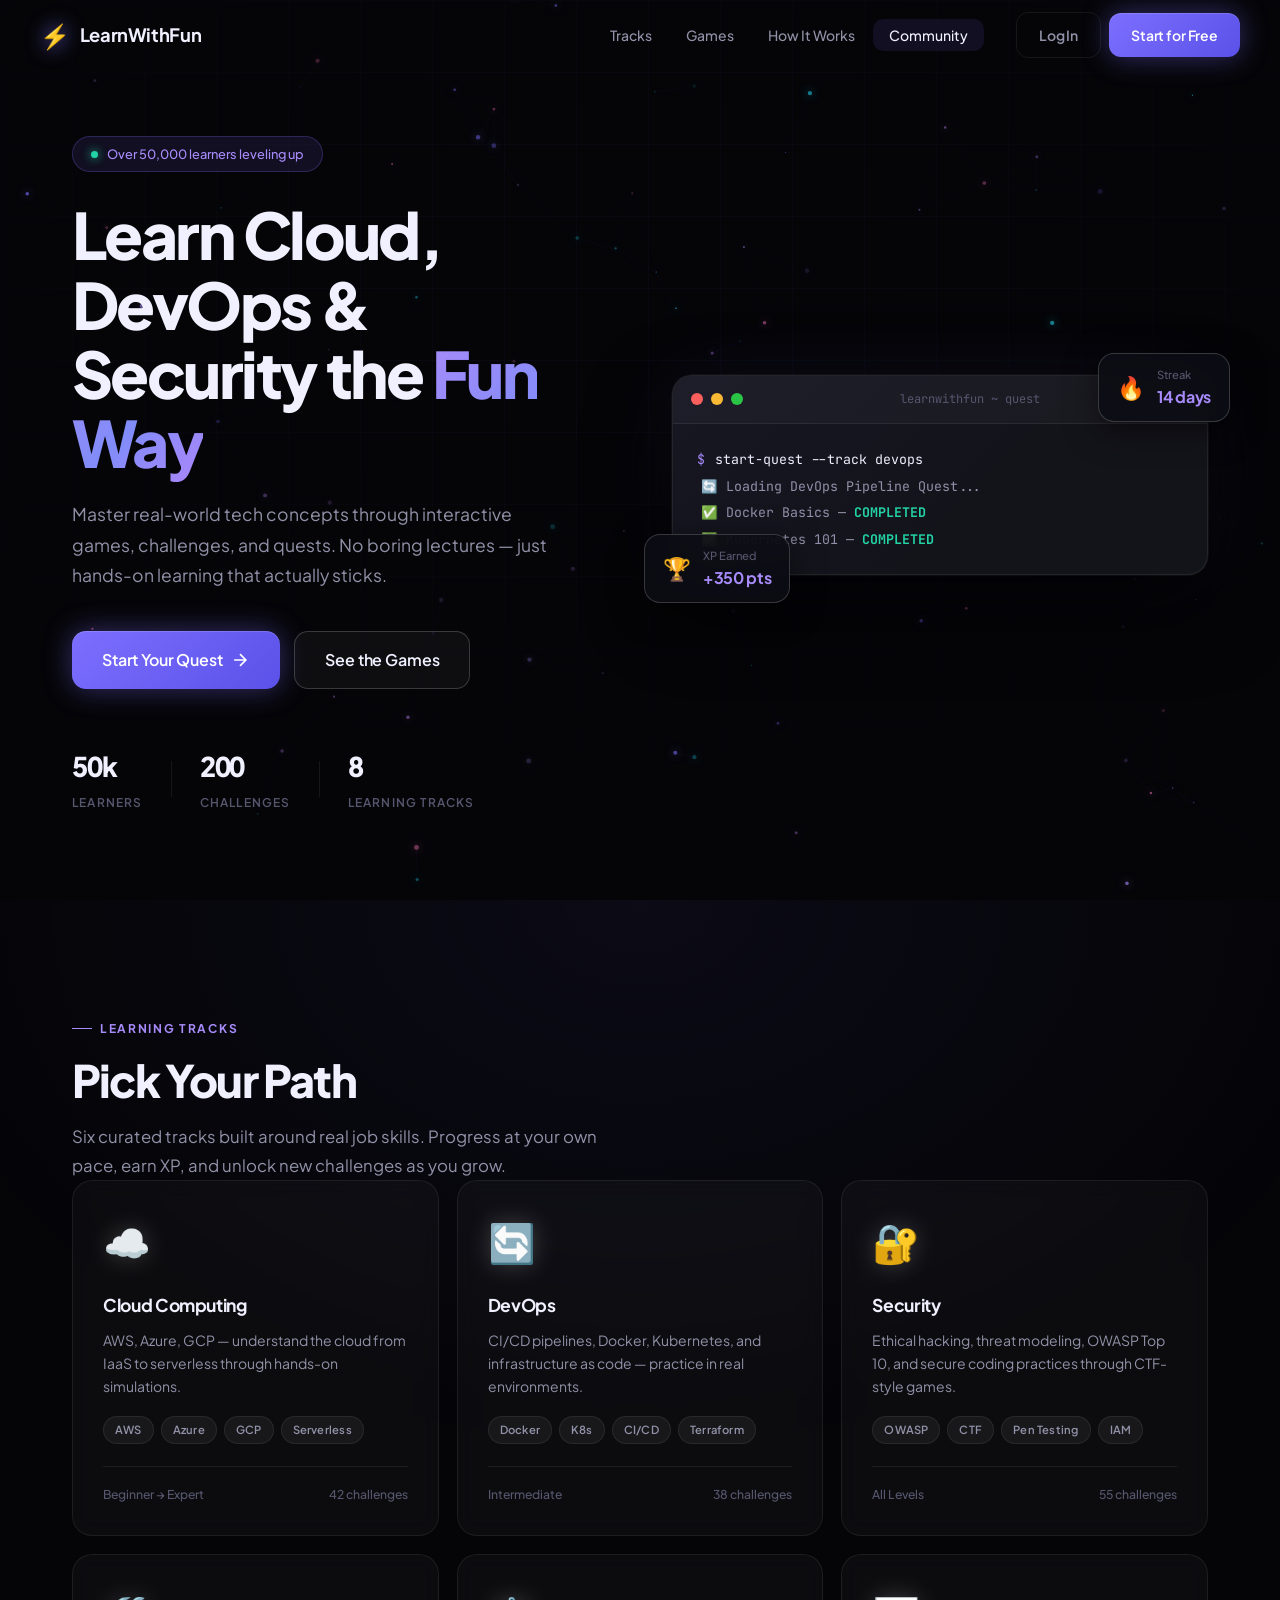
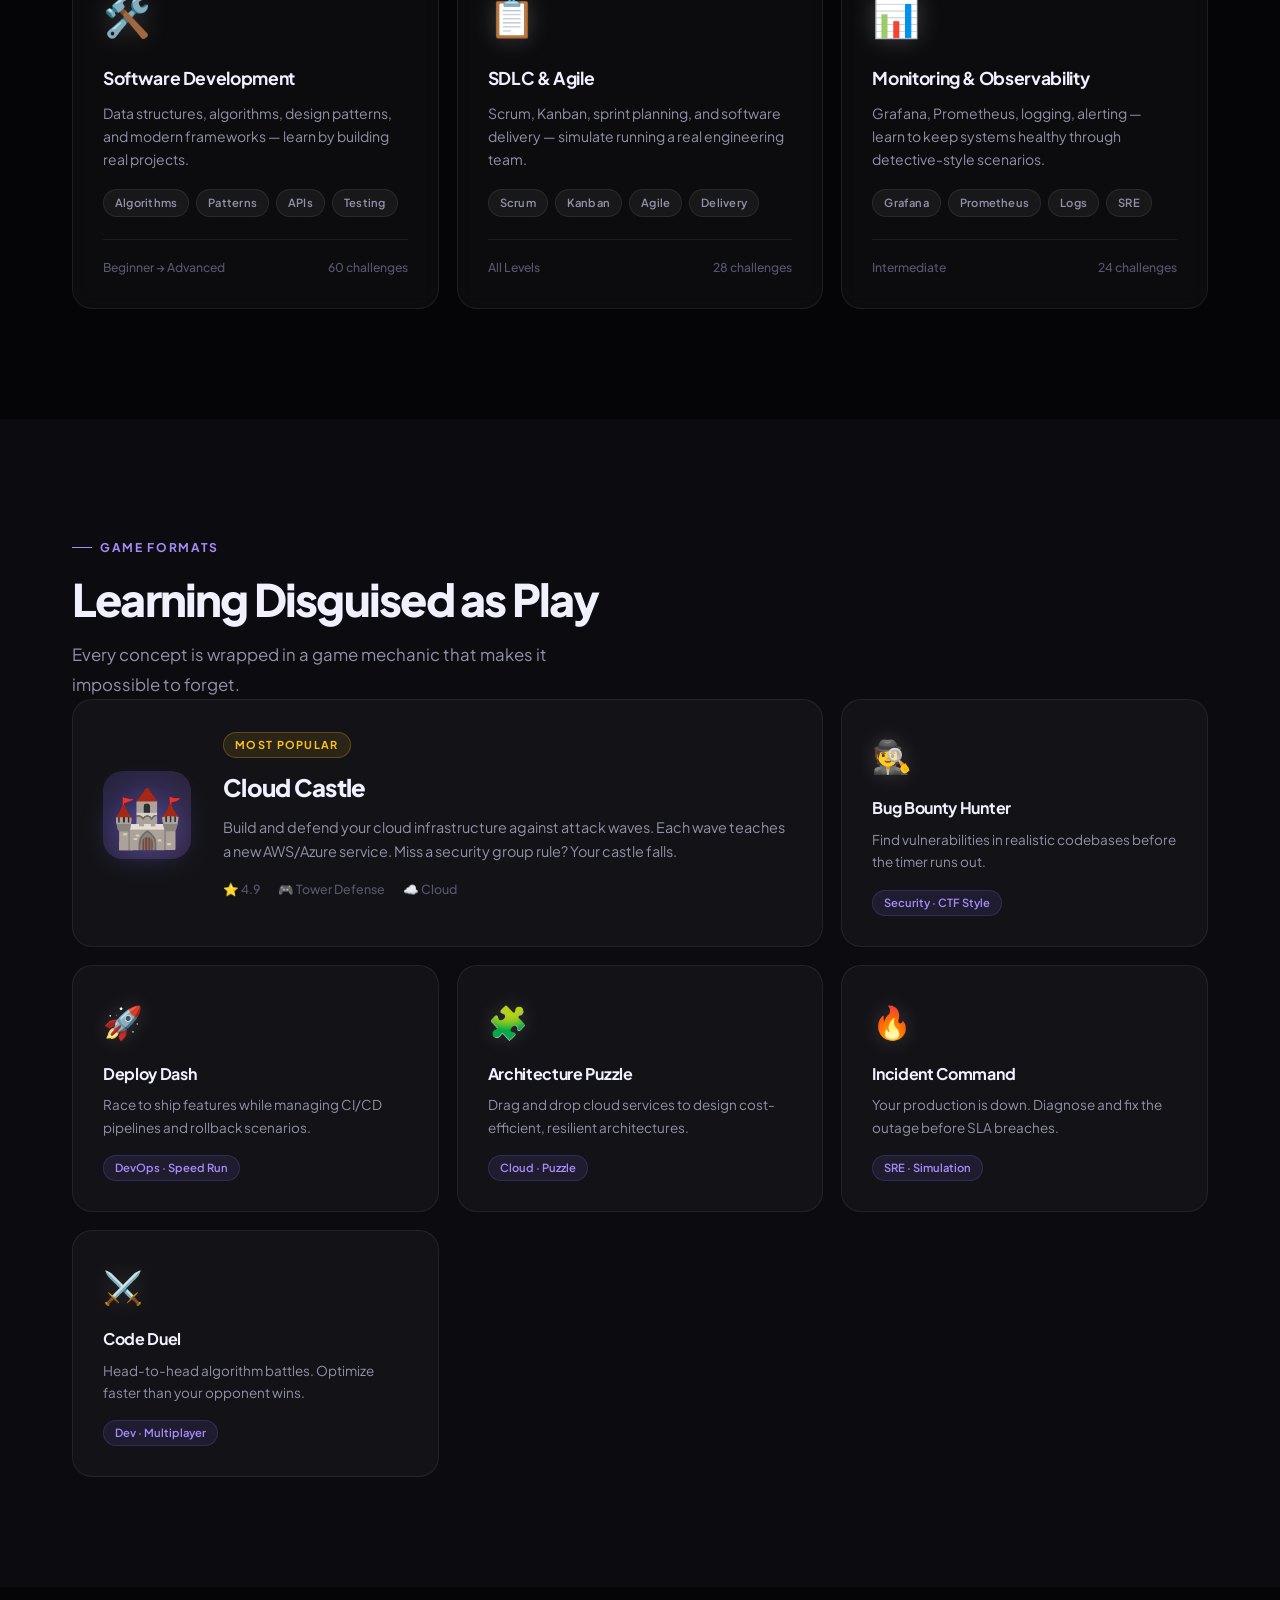
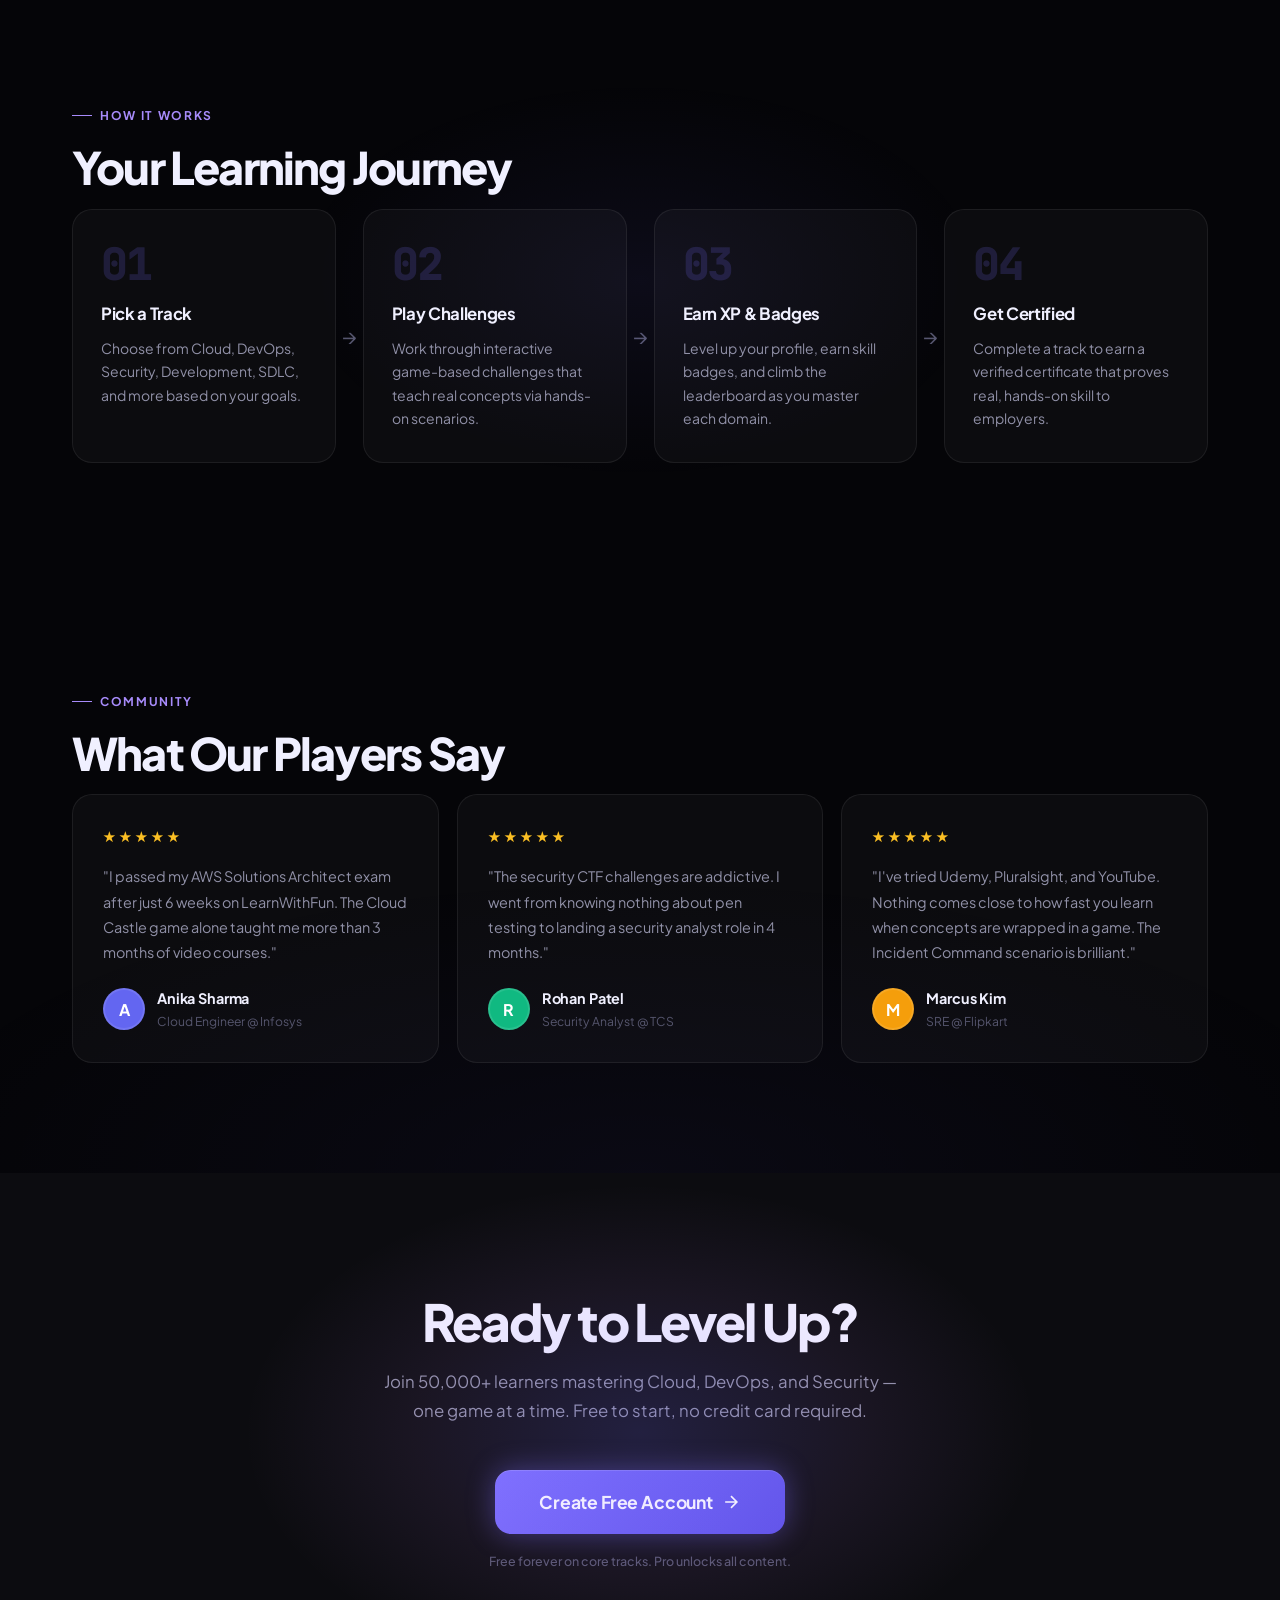
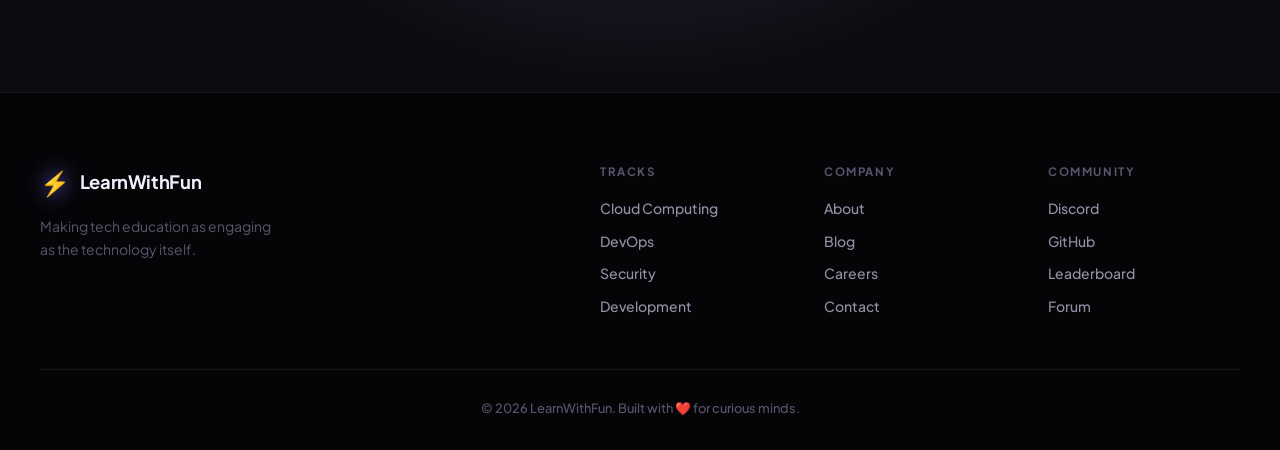
==== index.html @ 75a08e77 "Launch LearnWithFun landing page Interactive website introducing LearnWithFun — a gamified learning " ====
<!DOCTYPE html>
<html lang="en">
<head>
  <meta charset="UTF-8" />
  <meta name="viewport" content="width=device-width, initial-scale=1.0" />
  <title>LearnWithFun — Master Tech Through Play</title>
  <link rel="preconnect" href="https://fonts.googleapis.com" />
  <link rel="preconnect" href="https://fonts.gstatic.com" crossorigin />
  <link href="https://fonts.googleapis.com/css2?family=Space+Grotesk:wght@300;400;500;600;700&family=Plus+Jakarta+Sans:wght@400;500;600;700;800&family=JetBrains+Mono:wght@400;700&display=swap" rel="stylesheet" />
  <link rel="stylesheet" href="styles.css" />
</head>
<body>

  <!-- NAV -->
  <nav class="nav" id="nav">
    <div class="nav-inner">
      <a href="#" class="logo">
        <span class="logo-icon">⚡</span>
        <span class="logo-text">LearnWithFun</span>
      </a>
      <ul class="nav-links">
        <li><a href="#tracks">Tracks</a></li>
        <li><a href="#games">Games</a></li>
        <li><a href="#how">How It Works</a></li>
        <li><a href="#community">Community</a></li>
      </ul>
      <div class="nav-cta">
        <a href="#" class="btn btn-ghost">Log In</a>
        <a href="#" class="btn btn-primary">Start for Free</a>
      </div>
      <button class="hamburger" id="hamburger" aria-label="menu">
        <span></span><span></span><span></span>
      </button>
    </div>
  </nav>

  <!-- HERO -->
  <section class="hero">
    <div class="hero-bg">
      <canvas id="particleCanvas"></canvas>
      <div class="grid-overlay"></div>
    </div>

    <div class="hero-content">
      <div class="hero-badge">
        <span class="badge-dot"></span>
        <span>Over 50,000 learners leveling up</span>
      </div>
      <h1 class="hero-title">
        Learn Cloud, DevOps &<br />
        Security the <span class="gradient-text">Fun Way</span>
      </h1>
      <p class="hero-sub">
        Master real-world tech concepts through interactive games, challenges, and quests.
        No boring lectures — just hands-on learning that actually sticks.
      </p>
      <div class="hero-actions">
        <a href="#" class="btn btn-primary btn-lg">
          <span>Start Your Quest</span>
          <svg width="20" height="20" viewBox="0 0 24 24" fill="none" stroke="currentColor" stroke-width="2"><path d="M5 12h14M12 5l7 7-7 7"/></svg>
        </a>
        <a href="#games" class="btn btn-outline btn-lg">See the Games</a>
      </div>
      <div class="hero-stats">
        <div class="stat">
          <span class="stat-num" data-target="50000">0</span>
          <span class="stat-label">Learners</span>
        </div>
        <div class="stat-divider"></div>
        <div class="stat">
          <span class="stat-num" data-target="200">0</span>
          <span class="stat-label">Challenges</span>
        </div>
        <div class="stat-divider"></div>
        <div class="stat">
          <span class="stat-num" data-target="8">0</span>
          <span class="stat-label">Learning Tracks</span>
        </div>
      </div>
    </div>

    <div class="hero-visual">
      <div class="terminal">
        <div class="terminal-bar">
          <span class="dot red"></span>
          <span class="dot yellow"></span>
          <span class="dot green"></span>
          <span class="terminal-title">learnwithfun ~ quest</span>
        </div>
        <div class="terminal-body" id="terminalBody">
          <div class="t-line"><span class="t-prompt">$</span> <span class="t-cmd">start-quest --track cloud</span></div>
          <div class="t-line t-output">🚀 Loading Cloud Quest Level 3...</div>
          <div class="t-line t-output">✅ AWS Fundamentals — <span class="t-green">COMPLETED</span></div>
          <div class="t-line t-output">✅ IAM &amp; Security — <span class="t-green">COMPLETED</span></div>
          <div class="t-line t-output">🎯 VPC Networking — <span class="t-yellow">IN PROGRESS</span></div>
          <div class="t-line"><span class="t-prompt">$</span> <span class="t-cmd t-blink">_</span></div>
        </div>
      </div>
      <div class="xp-badge">
        <span class="xp-icon">🏆</span>
        <div>
          <div class="xp-title">XP Earned</div>
          <div class="xp-val">+350 pts</div>
        </div>
      </div>
      <div class="streak-badge">
        <span>🔥</span>
        <div>
          <div class="xp-title">Streak</div>
          <div class="xp-val">14 days</div>
        </div>
      </div>
    </div>
  </section>

  <!-- TRACKS -->
  <section class="tracks" id="tracks">
    <div class="section-inner">
      <div class="section-label">Learning Tracks</div>
      <h2 class="section-title">Pick Your Path</h2>
      <p class="section-sub">Six curated tracks built around real job skills. Progress at your own pace, earn XP, and unlock new challenges as you grow.</p>
      <div class="tracks-grid">

        <div class="track-card" data-color="blue">
          <div class="track-icon">☁️</div>
          <h3>Cloud Computing</h3>
          <p>AWS, Azure, GCP — understand the cloud from IaaS to serverless through hands-on simulations.</p>
          <div class="track-tags">
            <span>AWS</span><span>Azure</span><span>GCP</span><span>Serverless</span>
          </div>
          <div class="track-footer">
            <span class="track-level">Beginner → Expert</span>
            <span class="track-count">42 challenges</span>
          </div>
        </div>

        <div class="track-card" data-color="purple">
          <div class="track-icon">🔄</div>
          <h3>DevOps</h3>
          <p>CI/CD pipelines, Docker, Kubernetes, and infrastructure as code — practice in real environments.</p>
          <div class="track-tags">
            <span>Docker</span><span>K8s</span><span>CI/CD</span><span>Terraform</span>
          </div>
          <div class="track-footer">
            <span class="track-level">Intermediate</span>
            <span class="track-count">38 challenges</span>
          </div>
        </div>

        <div class="track-card" data-color="red">
          <div class="track-icon">🔐</div>
          <h3>Security</h3>
          <p>Ethical hacking, threat modeling, OWASP Top 10, and secure coding practices through CTF-style games.</p>
          <div class="track-tags">
            <span>OWASP</span><span>CTF</span><span>Pen Testing</span><span>IAM</span>
          </div>
          <div class="track-footer">
            <span class="track-level">All Levels</span>
            <span class="track-count">55 challenges</span>
          </div>
        </div>

        <div class="track-card" data-color="green">
          <div class="track-icon">🛠️</div>
          <h3>Software Development</h3>
          <p>Data structures, algorithms, design patterns, and modern frameworks — learn by building real projects.</p>
          <div class="track-tags">
            <span>Algorithms</span><span>Patterns</span><span>APIs</span><span>Testing</span>
          </div>
          <div class="track-footer">
            <span class="track-level">Beginner → Advanced</span>
            <span class="track-count">60 challenges</span>
          </div>
        </div>

        <div class="track-card" data-color="orange">
          <div class="track-icon">📋</div>
          <h3>SDLC & Agile</h3>
          <p>Scrum, Kanban, sprint planning, and software delivery — simulate running a real engineering team.</p>
          <div class="track-tags">
            <span>Scrum</span><span>Kanban</span><span>Agile</span><span>Delivery</span>
          </div>
          <div class="track-footer">
            <span class="track-level">All Levels</span>
            <span class="track-count">28 challenges</span>
          </div>
        </div>

        <div class="track-card" data-color="cyan">
          <div class="track-icon">📊</div>
          <h3>Monitoring & Observability</h3>
          <p>Grafana, Prometheus, logging, alerting — learn to keep systems healthy through detective-style scenarios.</p>
          <div class="track-tags">
            <span>Grafana</span><span>Prometheus</span><span>Logs</span><span>SRE</span>
          </div>
          <div class="track-footer">
            <span class="track-level">Intermediate</span>
            <span class="track-count">24 challenges</span>
          </div>
        </div>

      </div>
    </div>
  </section>

  <!-- GAMES SHOWCASE -->
  <section class="games" id="games">
    <div class="section-inner">
      <div class="section-label">Game Formats</div>
      <h2 class="section-title">Learning Disguised as Play</h2>
      <p class="section-sub">Every concept is wrapped in a game mechanic that makes it impossible to forget.</p>

      <div class="games-grid">
        <div class="game-card game-featured">
          <div class="game-card-inner">
            <div class="game-icon-wrap">
              <div class="game-icon-bg"></div>
              <span class="game-icon">🏰</span>
            </div>
            <div class="game-info">
              <span class="game-badge">Most Popular</span>
              <h3>Cloud Castle</h3>
              <p>Build and defend your cloud infrastructure against attack waves. Each wave teaches a new AWS/Azure service. Miss a security group rule? Your castle falls.</p>
              <div class="game-meta">
                <span>⭐ 4.9</span>
                <span>🎮 Tower Defense</span>
                <span>☁️ Cloud</span>
              </div>
            </div>
          </div>
        </div>

        <div class="game-card">
          <span class="game-icon-sm">🕵️</span>
          <h4>Bug Bounty Hunter</h4>
          <p>Find vulnerabilities in realistic codebases before the timer runs out.</p>
          <div class="game-tag">Security · CTF Style</div>
        </div>

        <div class="game-card">
          <span class="game-icon-sm">🚀</span>
          <h4>Deploy Dash</h4>
          <p>Race to ship features while managing CI/CD pipelines and rollback scenarios.</p>
          <div class="game-tag">DevOps · Speed Run</div>
        </div>

        <div class="game-card">
          <span class="game-icon-sm">🧩</span>
          <h4>Architecture Puzzle</h4>
          <p>Drag and drop cloud services to design cost-efficient, resilient architectures.</p>
          <div class="game-tag">Cloud · Puzzle</div>
        </div>

        <div class="game-card">
          <span class="game-icon-sm">🔥</span>
          <h4>Incident Command</h4>
          <p>Your production is down. Diagnose and fix the outage before SLA breaches.</p>
          <div class="game-tag">SRE · Simulation</div>
        </div>

        <div class="game-card">
          <span class="game-icon-sm">⚔️</span>
          <h4>Code Duel</h4>
          <p>Head-to-head algorithm battles. Optimize faster than your opponent wins.</p>
          <div class="game-tag">Dev · Multiplayer</div>
        </div>
      </div>
    </div>
  </section>

  <!-- HOW IT WORKS -->
  <section class="how" id="how">
    <div class="section-inner">
      <div class="section-label">How It Works</div>
      <h2 class="section-title">Your Learning Journey</h2>
      <div class="steps">
        <div class="step">
          <div class="step-num">01</div>
          <div class="step-content">
            <h3>Pick a Track</h3>
            <p>Choose from Cloud, DevOps, Security, Development, SDLC, and more based on your goals.</p>
          </div>
        </div>
        <div class="step-arrow">→</div>
        <div class="step">
          <div class="step-num">02</div>
          <div class="step-content">
            <h3>Play Challenges</h3>
            <p>Work through interactive game-based challenges that teach real concepts via hands-on scenarios.</p>
          </div>
        </div>
        <div class="step-arrow">→</div>
        <div class="step">
          <div class="step-num">03</div>
          <div class="step-content">
            <h3>Earn XP & Badges</h3>
            <p>Level up your profile, earn skill badges, and climb the leaderboard as you master each domain.</p>
          </div>
        </div>
        <div class="step-arrow">→</div>
        <div class="step">
          <div class="step-num">04</div>
          <div class="step-content">
            <h3>Get Certified</h3>
            <p>Complete a track to earn a verified certificate that proves real, hands-on skill to employers.</p>
          </div>
        </div>
      </div>
    </div>
  </section>

  <!-- COMMUNITY / SOCIAL PROOF -->
  <section class="community" id="community">
    <div class="section-inner">
      <div class="section-label">Community</div>
      <h2 class="section-title">What Our Players Say</h2>
      <div class="testimonials">
        <div class="testimonial">
          <div class="t-stars">★★★★★</div>
          <p>"I passed my AWS Solutions Architect exam after just 6 weeks on LearnWithFun. The Cloud Castle game alone taught me more than 3 months of video courses."</p>
          <div class="t-author">
            <div class="t-avatar" style="background: #6366f1;">A</div>
            <div>
              <div class="t-name">Anika Sharma</div>
              <div class="t-role">Cloud Engineer @ Infosys</div>
            </div>
          </div>
        </div>
        <div class="testimonial">
          <div class="t-stars">★★★★★</div>
          <p>"The security CTF challenges are addictive. I went from knowing nothing about pen testing to landing a security analyst role in 4 months."</p>
          <div class="t-author">
            <div class="t-avatar" style="background: #10b981;">R</div>
            <div>
              <div class="t-name">Rohan Patel</div>
              <div class="t-role">Security Analyst @ TCS</div>
            </div>
          </div>
        </div>
        <div class="testimonial">
          <div class="t-stars">★★★★★</div>
          <p>"I've tried Udemy, Pluralsight, and YouTube. Nothing comes close to how fast you learn when concepts are wrapped in a game. The Incident Command scenario is brilliant."</p>
          <div class="t-author">
            <div class="t-avatar" style="background: #f59e0b;">M</div>
            <div>
              <div class="t-name">Marcus Kim</div>
              <div class="t-role">SRE @ Flipkart</div>
            </div>
          </div>
        </div>
      </div>
    </div>
  </section>

  <!-- CTA -->
  <section class="cta-section">
    <div class="cta-inner">
      <div class="cta-glow"></div>
      <h2>Ready to Level Up?</h2>
      <p>Join 50,000+ learners mastering Cloud, DevOps, and Security — one game at a time. Free to start, no credit card required.</p>
      <a href="#" class="btn btn-primary btn-xl">
        <span>Create Free Account</span>
        <svg width="20" height="20" viewBox="0 0 24 24" fill="none" stroke="currentColor" stroke-width="2"><path d="M5 12h14M12 5l7 7-7 7"/></svg>
      </a>
      <div class="cta-note">Free forever on core tracks. Pro unlocks all content.</div>
    </div>
  </section>

  <!-- FOOTER -->
  <footer class="footer">
    <div class="footer-inner">
      <div class="footer-brand">
        <a href="#" class="logo">
          <span class="logo-icon">⚡</span>
          <span class="logo-text">LearnWithFun</span>
        </a>
        <p>Making tech education as engaging as the technology itself.</p>
      </div>
      <div class="footer-links">
        <div class="footer-col">
          <h5>Tracks</h5>
          <a href="#">Cloud Computing</a>
          <a href="#">DevOps</a>
          <a href="#">Security</a>
          <a href="#">Development</a>
        </div>
        <div class="footer-col">
          <h5>Company</h5>
          <a href="#">About</a>
          <a href="#">Blog</a>
          <a href="#">Careers</a>
          <a href="#">Contact</a>
        </div>
        <div class="footer-col">
          <h5>Community</h5>
          <a href="#">Discord</a>
          <a href="#">GitHub</a>
          <a href="#">Leaderboard</a>
          <a href="#">Forum</a>
        </div>
      </div>
    </div>
    <div class="footer-bottom">
      <span>© 2026 LearnWithFun. Built with ❤️ for curious minds.</span>
    </div>
  </footer>

  <script src="script.js"></script>
</body>
</html>
---- styles.css ----
/* =============================================
   RESET & BASE
   ============================================= */
*, *::before, *::after { box-sizing: border-box; margin: 0; padding: 0; }

:root {
  --bg: #050508;
  --bg-2: #0c0c10;
  --bg-3: #13131a;
  --bg-card: rgba(255,255,255,0.03);
  --border: rgba(255,255,255,0.07);
  --border-hover: rgba(255,255,255,0.18);
  --text: #f0f0ff;
  --text-2: #9191a8;
  --text-3: #56566e;
  --primary: #7c6fff;
  --primary-2: #a78bfa;
  --primary-dark: #5b51e8;
  --primary-glow: rgba(124,111,255,0.4);
  --green: #22d3a5;
  --yellow: #fbbf24;
  --red: #f87171;
  --cyan: #22d3ee;
  --orange: #fb923c;
  --purple: #c084fc;
  --pink: #f472b6;
  --radius: 20px;
  --radius-sm: 10px;
  --shadow: 0 8px 40px rgba(0,0,0,0.6);
  --transition: 0.22s cubic-bezier(0.4,0,0.2,1);
}

html { scroll-behavior: smooth; }

body {
  font-family: 'Plus Jakarta Sans', 'Space Grotesk', sans-serif;
  background: var(--bg);
  color: var(--text);
  line-height: 1.6;
  overflow-x: hidden;
}

/* =============================================
   SCROLLBAR
   ============================================= */
::-webkit-scrollbar { width: 6px; }
::-webkit-scrollbar-track { background: var(--bg); }
::-webkit-scrollbar-thumb { background: rgba(124,111,255,0.4); border-radius: 10px; }
::-webkit-scrollbar-thumb:hover { background: var(--primary); }

/* =============================================
   NAV
   ============================================= */
.nav {
  position: fixed;
  top: 0; left: 0; right: 0;
  z-index: 100;
  padding: 0 32px;
  transition: background 0.4s, border-bottom 0.4s;
}

.nav.scrolled {
  background: rgba(5,5,8,0.75);
  backdrop-filter: blur(24px) saturate(1.6);
  -webkit-backdrop-filter: blur(24px) saturate(1.6);
  border-bottom: 1px solid var(--border);
}

.nav-inner {
  max-width: 1200px;
  margin: 0 auto;
  height: 70px;
  display: flex;
  align-items: center;
  gap: 32px;
}

.logo {
  display: flex;
  align-items: center;
  gap: 10px;
  text-decoration: none;
  color: var(--text);
  font-weight: 700;
  font-size: 1.15rem;
  letter-spacing: -0.02em;
  flex-shrink: 0;
}

.logo-icon {
  font-size: 1.5rem;
  filter: drop-shadow(0 0 10px var(--primary));
}

.nav-links {
  display: flex;
  gap: 2px;
  list-style: none;
  margin-left: auto;
}

.nav-links a {
  color: var(--text-2);
  text-decoration: none;
  font-size: 0.875rem;
  font-weight: 500;
  padding: 7px 16px;
  border-radius: var(--radius-sm);
  transition: color var(--transition), background var(--transition);
}

.nav-links a:hover {
  color: var(--text);
  background: rgba(255,255,255,0.06);
}

.nav-cta { display: flex; gap: 8px; align-items: center; }

.hamburger {
  display: none;
  flex-direction: column;
  gap: 5px;
  background: none;
  border: none;
  cursor: pointer;
  padding: 6px;
  margin-left: auto;
}
.hamburger span {
  display: block;
  width: 22px; height: 2px;
  background: var(--text);
  border-radius: 2px;
  transition: var(--transition);
}

/* =============================================
   BUTTONS
   ============================================= */
.btn {
  display: inline-flex;
  align-items: center;
  gap: 8px;
  padding: 11px 22px;
  border-radius: 12px;
  font-size: 0.875rem;
  font-weight: 600;
  text-decoration: none;
  cursor: pointer;
  border: none;
  transition: all var(--transition);
  white-space: nowrap;
  letter-spacing: -0.01em;
}

.btn-primary {
  background: linear-gradient(135deg, var(--primary), var(--primary-dark));
  color: #fff;
  box-shadow: 0 0 28px var(--primary-glow), inset 0 1px 0 rgba(255,255,255,0.15);
}
.btn-primary:hover {
  background: linear-gradient(135deg, var(--primary-2), var(--primary));
  box-shadow: 0 0 50px var(--primary-glow);
  transform: translateY(-2px);
}

.btn-ghost {
  background: transparent;
  color: var(--text-2);
  border: 1px solid var(--border);
}
.btn-ghost:hover {
  color: var(--text);
  border-color: var(--border-hover);
  background: rgba(255,255,255,0.05);
}

.btn-outline {
  background: rgba(255,255,255,0.04);
  color: var(--text);
  border: 1px solid var(--border-hover);
}
.btn-outline:hover {
  background: rgba(255,255,255,0.09);
  border-color: rgba(255,255,255,0.3);
}

.btn-lg { padding: 15px 30px; font-size: 1rem; border-radius: 14px; }
.btn-xl { padding: 18px 44px; font-size: 1.1rem; border-radius: 16px; font-weight: 700; }

/* =============================================
   HERO
   ============================================= */
.hero {
  min-height: 100vh;
  display: grid;
  grid-template-columns: 1fr 1fr;
  gap: 64px;
  align-items: center;
  padding: 130px 32px 80px;
  max-width: 1200px;
  margin: 0 auto;
  position: relative;
}

.hero-bg {
  position: fixed;
  inset: 0;
  pointer-events: none;
  z-index: -1;
}

#particleCanvas {
  position: absolute;
  inset: 0;
  width: 100%;
  height: 100%;
}

.grid-overlay {
  position: absolute;
  inset: 0;
  background-image:
    linear-gradient(rgba(124,111,255,0.04) 1px, transparent 1px),
    linear-gradient(90deg, rgba(124,111,255,0.04) 1px, transparent 1px);
  background-size: 72px 72px;
  mask-image: radial-gradient(ellipse 80% 70% at 50% 30%, black 20%, transparent 80%);
}

.hero-badge {
  display: inline-flex;
  align-items: center;
  gap: 9px;
  background: rgba(124,111,255,0.1);
  border: 1px solid rgba(124,111,255,0.25);
  border-radius: 100px;
  padding: 7px 18px;
  font-size: 0.8rem;
  font-weight: 500;
  color: var(--primary-2);
  margin-bottom: 28px;
  animation: fadeInUp 0.6s ease forwards;
}

.badge-dot {
  width: 7px; height: 7px;
  background: var(--green);
  border-radius: 50%;
  box-shadow: 0 0 10px var(--green);
  animation: pulse 2s infinite;
}

@keyframes pulse {
  0%, 100% { opacity: 1; transform: scale(1); }
  50% { opacity: 0.4; transform: scale(0.75); }
}

@keyframes fadeInUp {
  from { opacity: 0; transform: translateY(20px); }
  to { opacity: 1; transform: translateY(0); }
}

.hero-title {
  font-size: clamp(2.6rem, 5.5vw, 4rem);
  font-weight: 800;
  line-height: 1.08;
  letter-spacing: -0.04em;
  margin-bottom: 22px;
  animation: fadeInUp 0.6s 0.1s ease both;
}

.gradient-text {
  background: linear-gradient(135deg, #a78bfa 0%, #818cf8 30%, #c084fc 60%, #f472b6 100%);
  -webkit-background-clip: text;
  -webkit-text-fill-color: transparent;
  background-clip: text;
  background-size: 200% 200%;
  animation: gradientShift 4s ease infinite;
}

@keyframes gradientShift {
  0% { background-position: 0% 50%; }
  50% { background-position: 100% 50%; }
  100% { background-position: 0% 50%; }
}

.hero-sub {
  font-size: 1.1rem;
  color: var(--text-2);
  line-height: 1.75;
  max-width: 480px;
  margin-bottom: 40px;
  animation: fadeInUp 0.6s 0.2s ease both;
}

.hero-actions {
  display: flex;
  gap: 14px;
  flex-wrap: wrap;
  margin-bottom: 56px;
  animation: fadeInUp 0.6s 0.3s ease both;
}

.hero-stats {
  display: flex;
  align-items: center;
  gap: 28px;
  animation: fadeInUp 0.6s 0.4s ease both;
}

.stat { text-align: left; }

.stat-num {
  display: block;
  font-size: 1.7rem;
  font-weight: 800;
  letter-spacing: -0.04em;
  font-variant-numeric: tabular-nums;
  color: var(--text);
}

.stat-num::after {
  content: attr(data-suffix);
  font-size: 1.2rem;
}

.stat-label {
  font-size: 0.75rem;
  color: var(--text-3);
  text-transform: uppercase;
  letter-spacing: 0.1em;
  font-weight: 600;
}

.stat-divider {
  width: 1px;
  height: 36px;
  background: var(--border);
}

/* TERMINAL */
.hero-visual {
  position: relative;
  animation: fadeInUp 0.8s 0.3s ease both;
}

.terminal {
  background: var(--bg-3);
  border: 1px solid var(--border);
  border-radius: 20px;
  overflow: hidden;
  box-shadow:
    0 0 0 1px rgba(255,255,255,0.04),
    0 32px 80px rgba(0,0,0,0.8),
    0 0 80px rgba(124,111,255,0.08);
  font-family: 'JetBrains Mono', monospace;
  position: relative;
}

.terminal::before {
  content: '';
  position: absolute;
  inset: 0;
  background: linear-gradient(135deg, rgba(124,111,255,0.04), transparent 60%);
  pointer-events: none;
}

.terminal-bar {
  background: rgba(255,255,255,0.03);
  padding: 14px 18px;
  display: flex;
  align-items: center;
  gap: 8px;
  border-bottom: 1px solid var(--border);
}

.dot { width: 12px; height: 12px; border-radius: 50%; }
.dot.red { background: #ff5f57; }
.dot.yellow { background: #febc2e; }
.dot.green { background: #28c840; }

.terminal-title {
  flex: 1;
  text-align: center;
  font-size: 0.75rem;
  color: var(--text-3);
  font-family: 'JetBrains Mono', monospace;
}

.terminal-body {
  padding: 22px 24px;
  font-size: 0.83rem;
  line-height: 2;
}

.t-line { display: flex; gap: 10px; }
.t-prompt { color: var(--primary-2); user-select: none; }
.t-cmd { color: var(--text); }
.t-output { color: var(--text-2); padding-left: 4px; }
.t-green { color: var(--green); font-weight: 700; }
.t-yellow { color: var(--yellow); font-weight: 700; }
.t-blue { color: var(--cyan); }

.t-blink { animation: blink 1s step-end infinite; }
@keyframes blink {
  0%, 100% { opacity: 1; }
  50% { opacity: 0; }
}

.xp-badge, .streak-badge {
  position: absolute;
  background: rgba(13,13,20,0.9);
  backdrop-filter: blur(20px);
  -webkit-backdrop-filter: blur(20px);
  border: 1px solid var(--border-hover);
  border-radius: 16px;
  padding: 12px 18px;
  display: flex;
  align-items: center;
  gap: 12px;
  font-size: 1.4rem;
  box-shadow: 0 8px 32px rgba(0,0,0,0.5);
}

.xp-badge {
  bottom: -28px; left: -28px;
  animation: float 3.5s ease-in-out infinite;
}

.streak-badge {
  top: -22px; right: -22px;
  animation: float 3.5s 1.75s ease-in-out infinite;
}

@keyframes float {
  0%, 100% { transform: translateY(0); }
  50% { transform: translateY(-10px); }
}

.xp-title { font-size: 0.7rem; color: var(--text-3); font-weight: 500; }
.xp-val { font-size: 1rem; font-weight: 700; color: var(--primary-2); letter-spacing: -0.02em; }

/* =============================================
   SECTION COMMON
   ============================================= */
.section-inner {
  max-width: 1200px;
  margin: 0 auto;
  padding: 110px 32px;
}

.section-header { margin-bottom: 60px; }

.section-label {
  display: inline-flex;
  align-items: center;
  gap: 8px;
  font-size: 0.75rem;
  font-weight: 700;
  text-transform: uppercase;
  letter-spacing: 0.14em;
  color: var(--primary-2);
  margin-bottom: 16px;
}

.section-label::before {
  content: '';
  width: 20px; height: 1px;
  background: var(--primary-2);
}

.section-title {
  font-size: clamp(2rem, 4vw, 2.8rem);
  font-weight: 800;
  letter-spacing: -0.04em;
  line-height: 1.15;
  margin-bottom: 16px;
}

.section-sub {
  font-size: 1.05rem;
  color: var(--text-2);
  max-width: 560px;
  line-height: 1.75;
}

/* =============================================
   TRACKS
   ============================================= */
.tracks {
  background: radial-gradient(ellipse 60% 50% at 50% 0%, rgba(124,111,255,0.06), transparent);
}

.tracks-grid {
  display: grid;
  grid-template-columns: repeat(3, 1fr);
  gap: 18px;
}

.track-card {
  background: var(--bg-card);
  border: 1px solid var(--border);
  border-radius: var(--radius);
  padding: 30px;
  transition: all 0.3s cubic-bezier(0.4,0,0.2,1);
  cursor: pointer;
  position: relative;
  overflow: hidden;
  backdrop-filter: blur(10px);
}

.track-card::after {
  content: '';
  position: absolute;
  top: 0; left: 0; right: 0;
  height: 1px;
  background: linear-gradient(90deg, transparent, rgba(255,255,255,0.12), transparent);
  opacity: 0;
  transition: opacity 0.3s;
}

.track-card:hover {
  border-color: var(--border-hover);
  transform: translateY(-6px);
  box-shadow: 0 20px 60px rgba(0,0,0,0.45);
  background: rgba(255,255,255,0.04);
}

.track-card:hover::after { opacity: 1; }

.track-glow {
  position: absolute;
  top: -40px; right: -40px;
  width: 120px; height: 120px;
  border-radius: 50%;
  opacity: 0;
  transition: opacity 0.4s;
  filter: blur(40px);
}

.track-card:hover .track-glow { opacity: 0.5; }

.track-card[data-color="blue"] .track-glow { background: #6366f1; }
.track-card[data-color="purple"] .track-glow { background: #a855f7; }
.track-card[data-color="red"] .track-glow { background: #ef4444; }
.track-card[data-color="green"] .track-glow { background: #10b981; }
.track-card[data-color="orange"] .track-glow { background: #f97316; }
.track-card[data-color="cyan"] .track-glow { background: #06b6d4; }

.track-icon {
  font-size: 2.4rem;
  margin-bottom: 18px;
  display: block;
  filter: drop-shadow(0 0 12px rgba(255,255,255,0.2));
}

.track-card h3 {
  font-size: 1.1rem;
  font-weight: 700;
  letter-spacing: -0.02em;
  margin-bottom: 10px;
}

.track-card p {
  font-size: 0.875rem;
  color: var(--text-2);
  line-height: 1.65;
  margin-bottom: 18px;
}

.track-tags {
  display: flex;
  flex-wrap: wrap;
  gap: 7px;
  margin-bottom: 22px;
}

.track-tags span {
  font-size: 0.7rem;
  font-weight: 600;
  padding: 4px 11px;
  background: rgba(255,255,255,0.05);
  border: 1px solid var(--border);
  border-radius: 100px;
  color: var(--text-2);
  letter-spacing: 0.02em;
}

.track-footer {
  display: flex;
  justify-content: space-between;
  align-items: center;
  font-size: 0.76rem;
  color: var(--text-3);
  padding-top: 18px;
  border-top: 1px solid var(--border);
  font-weight: 500;
}

/* =============================================
   GAMES
   ============================================= */
.games {
  background: var(--bg-2);
}

.games-grid {
  display: grid;
  grid-template-columns: repeat(3, 1fr);
  gap: 18px;
}

.game-featured { grid-column: span 2; }

.game-card {
  background: var(--bg-card);
  border: 1px solid var(--border);
  border-radius: var(--radius);
  padding: 30px;
  transition: all 0.3s cubic-bezier(0.4,0,0.2,1);
  cursor: pointer;
  position: relative;
  overflow: hidden;
}

.game-card:hover {
  border-color: var(--border-hover);
  transform: translateY(-4px);
  box-shadow: 0 16px 50px rgba(0,0,0,0.5);
}

.game-card-inner {
  display: flex;
  gap: 32px;
  align-items: center;
}

.game-icon-wrap {
  position: relative;
  flex-shrink: 0;
  width: 88px;
  height: 88px;
  display: flex;
  align-items: center;
  justify-content: center;
}

.game-icon-bg {
  position: absolute;
  inset: 0;
  background: linear-gradient(135deg, var(--primary), var(--purple));
  border-radius: 20px;
  opacity: 0.18;
  transition: opacity 0.3s;
}

.game-card:hover .game-icon-bg { opacity: 0.3; }

.game-icon {
  font-size: 3.6rem;
  position: relative;
  z-index: 1;
  filter: drop-shadow(0 0 16px rgba(124,111,255,0.5));
}

.game-badge {
  display: inline-block;
  font-size: 0.68rem;
  font-weight: 700;
  text-transform: uppercase;
  letter-spacing: 0.12em;
  color: var(--yellow);
  background: rgba(251,191,36,0.1);
  border: 1px solid rgba(251,191,36,0.25);
  padding: 3px 11px;
  border-radius: 100px;
  margin-bottom: 10px;
}

.game-info h3 {
  font-size: 1.5rem;
  font-weight: 800;
  letter-spacing: -0.03em;
  margin-bottom: 10px;
}

.game-info p {
  color: var(--text-2);
  font-size: 0.9rem;
  line-height: 1.65;
  margin-bottom: 16px;
}

.game-meta {
  display: flex;
  gap: 18px;
  font-size: 0.78rem;
  color: var(--text-3);
  font-weight: 500;
}

.game-icon-sm {
  font-size: 2rem;
  display: block;
  margin-bottom: 14px;
  filter: drop-shadow(0 0 10px rgba(255,255,255,0.15));
}

.game-card:not(.game-featured) h4 {
  font-size: 1rem;
  font-weight: 700;
  letter-spacing: -0.02em;
  margin-bottom: 8px;
}

.game-card:not(.game-featured) p {
  font-size: 0.845rem;
  color: var(--text-2);
  line-height: 1.65;
  margin-bottom: 14px;
}

.game-tag {
  font-size: 0.7rem;
  font-weight: 600;
  color: var(--primary-2);
  background: rgba(124,111,255,0.1);
  border: 1px solid rgba(124,111,255,0.2);
  padding: 3px 11px;
  border-radius: 100px;
  display: inline-block;
}

/* =============================================
   HOW IT WORKS
   ============================================= */
.how {
  position: relative;
  overflow: hidden;
}

.how::before {
  content: '';
  position: absolute;
  top: 50%; left: 50%;
  transform: translate(-50%, -50%);
  width: 700px; height: 400px;
  background: radial-gradient(ellipse, rgba(124,111,255,0.07), transparent 70%);
  pointer-events: none;
}

.steps {
  display: flex;
  align-items: stretch;
  gap: 0;
}

.step {
  flex: 1;
  padding: 32px 28px;
  background: var(--bg-card);
  border: 1px solid var(--border);
  border-radius: var(--radius);
  transition: all 0.3s cubic-bezier(0.4,0,0.2,1);
  position: relative;
  overflow: hidden;
}

.step::before {
  content: '';
  position: absolute;
  inset: 0;
  background: linear-gradient(135deg, rgba(124,111,255,0.05), transparent);
  opacity: 0;
  transition: opacity 0.3s;
}

.step:hover {
  border-color: rgba(124,111,255,0.35);
  box-shadow: 0 0 40px rgba(124,111,255,0.12);
  transform: translateY(-4px);
}

.step:hover::before { opacity: 1; }

.step-num {
  font-size: 2.8rem;
  font-weight: 900;
  font-variant-numeric: tabular-nums;
  color: rgba(124,111,255,0.18);
  margin-bottom: 14px;
  font-family: 'JetBrains Mono', monospace;
  letter-spacing: -0.05em;
  line-height: 1;
}

.step h3 {
  font-size: 1.05rem;
  font-weight: 700;
  letter-spacing: -0.02em;
  margin-bottom: 10px;
}

.step p {
  font-size: 0.875rem;
  color: var(--text-2);
  line-height: 1.65;
}

.step-arrow {
  font-size: 1.3rem;
  color: var(--text-3);
  align-self: center;
  padding: 0 6px;
  flex-shrink: 0;
}

/* =============================================
   TESTIMONIALS
   ============================================= */
.community {
  background: radial-gradient(ellipse 60% 50% at 50% 100%, rgba(124,111,255,0.05), transparent);
}

.testimonials {
  display: grid;
  grid-template-columns: repeat(3, 1fr);
  gap: 18px;
}

.testimonial {
  background: var(--bg-card);
  border: 1px solid var(--border);
  border-radius: var(--radius);
  padding: 30px;
  transition: all 0.3s cubic-bezier(0.4,0,0.2,1);
  position: relative;
}

.testimonial:hover {
  border-color: var(--border-hover);
  transform: translateY(-4px);
  box-shadow: 0 16px 48px rgba(0,0,0,0.45);
}

.t-quote {
  font-size: 2rem;
  line-height: 1;
  color: rgba(124,111,255,0.2);
  font-family: Georgia, serif;
  margin-bottom: 8px;
}

.t-stars {
  color: var(--yellow);
  font-size: 0.9rem;
  letter-spacing: 3px;
  margin-bottom: 16px;
}

.testimonial > p {
  font-size: 0.9rem;
  color: var(--text-2);
  line-height: 1.75;
  margin-bottom: 22px;
}

.t-author {
  display: flex;
  align-items: center;
  gap: 12px;
}

.t-avatar {
  width: 42px; height: 42px;
  border-radius: 50%;
  display: flex;
  align-items: center;
  justify-content: center;
  font-weight: 700;
  font-size: 1rem;
  color: #fff;
  flex-shrink: 0;
  border: 2px solid rgba(255,255,255,0.1);
}

.t-name { font-size: 0.9rem; font-weight: 700; letter-spacing: -0.01em; }
.t-role { font-size: 0.76rem; color: var(--text-3); margin-top: 2px; }

/* =============================================
   CTA
   ============================================= */
.cta-section {
  padding: 120px 32px;
  text-align: center;
  position: relative;
  overflow: hidden;
  background: var(--bg-2);
}

.cta-inner { position: relative; z-index: 1; }

.cta-glow {
  position: absolute;
  top: 50%; left: 50%;
  transform: translate(-50%, -50%);
  width: 800px; height: 500px;
  background: radial-gradient(ellipse, rgba(124,111,255,0.2) 0%, rgba(192,132,252,0.08) 40%, transparent 70%);
  pointer-events: none;
  animation: glowPulse 4s ease-in-out infinite;
}

@keyframes glowPulse {
  0%, 100% { opacity: 0.8; transform: translate(-50%,-50%) scale(1); }
  50% { opacity: 1; transform: translate(-50%,-50%) scale(1.05); }
}

.cta-section h2 {
  font-size: clamp(2.2rem, 5vw, 3.2rem);
  font-weight: 900;
  letter-spacing: -0.04em;
  margin-bottom: 18px;
  line-height: 1.1;
}

.cta-section p {
  font-size: 1.05rem;
  color: var(--text-2);
  max-width: 520px;
  margin: 0 auto 44px;
  line-height: 1.75;
}

.cta-note {
  margin-top: 18px;
  font-size: 0.78rem;
  color: var(--text-3);
  font-weight: 500;
}

/* =============================================
   FOOTER
   ============================================= */
.footer {
  background: var(--bg);
  border-top: 1px solid var(--border);
  padding: 70px 32px 32px;
}

.footer-inner {
  max-width: 1200px;
  margin: 0 auto;
  display: grid;
  grid-template-columns: 1.5fr 2fr;
  gap: 80px;
  margin-bottom: 52px;
}

.footer-brand p {
  font-size: 0.875rem;
  color: var(--text-3);
  margin-top: 14px;
  max-width: 240px;
  line-height: 1.65;
}

.footer-links {
  display: grid;
  grid-template-columns: repeat(3, 1fr);
  gap: 32px;
}

.footer-col { display: flex; flex-direction: column; gap: 10px; }

.footer-col h5 {
  font-size: 0.72rem;
  font-weight: 700;
  text-transform: uppercase;
  letter-spacing: 0.14em;
  color: var(--text-3);
  margin-bottom: 6px;
}

.footer-col a {
  font-size: 0.875rem;
  color: var(--text-2);
  text-decoration: none;
  transition: color var(--transition);
  font-weight: 500;
}
.footer-col a:hover { color: var(--text); }

.footer-bottom {
  max-width: 1200px;
  margin: 0 auto;
  padding-top: 28px;
  border-top: 1px solid var(--border);
  font-size: 0.8rem;
  color: var(--text-3);
  text-align: center;
  font-weight: 500;
}

/* =============================================
   SCROLL REVEAL
   ============================================= */
.reveal {
  opacity: 0;
  transform: translateY(30px);
  transition: opacity 0.7s ease, transform 0.7s ease;
}

.reveal.visible {
  opacity: 1;
  transform: translateY(0);
}

/* =============================================
   RESPONSIVE
   ============================================= */
@media (max-width: 1024px) {
  .tracks-grid { grid-template-columns: repeat(2, 1fr); }
  .games-grid { grid-template-columns: 1fr 1fr; }
  .game-featured { grid-column: span 2; }
  .steps { flex-direction: column; gap: 14px; }
  .step-arrow { transform: rotate(90deg); align-self: center; }
  .testimonials { grid-template-columns: 1fr 1fr; }
  .testimonials .testimonial:last-child { grid-column: span 2; }
}

@media (max-width: 768px) {
  .hero {
    grid-template-columns: 1fr;
    padding-top: 110px;
    gap: 48px;
    text-align: center;
  }
  .hero-badge { margin-left: auto; margin-right: auto; }
  .hero-sub { margin-left: auto; margin-right: auto; }
  .hero-actions { justify-content: center; }
  .hero-stats { justify-content: center; }
  .hero-visual { display: none; }

  .nav-links, .nav-cta { display: none; }
  .hamburger { display: flex; }

  .tracks-grid { grid-template-columns: 1fr; }
  .games-grid { grid-template-columns: 1fr; }
  .game-featured { grid-column: 1; }
  .game-card-inner { flex-direction: column; align-items: flex-start; }

  .testimonials { grid-template-columns: 1fr; }
  .testimonials .testimonial:last-child { grid-column: 1; }

  .footer-inner { grid-template-columns: 1fr; gap: 40px; }
  .footer-links { grid-template-columns: repeat(2, 1fr); }

  .step-arrow { display: none; }
}

@media (max-width: 480px) {
  .hero-actions { flex-direction: column; }
  .btn-lg { width: 100%; justify-content: center; }
  .footer-links { grid-template-columns: 1fr; }
}
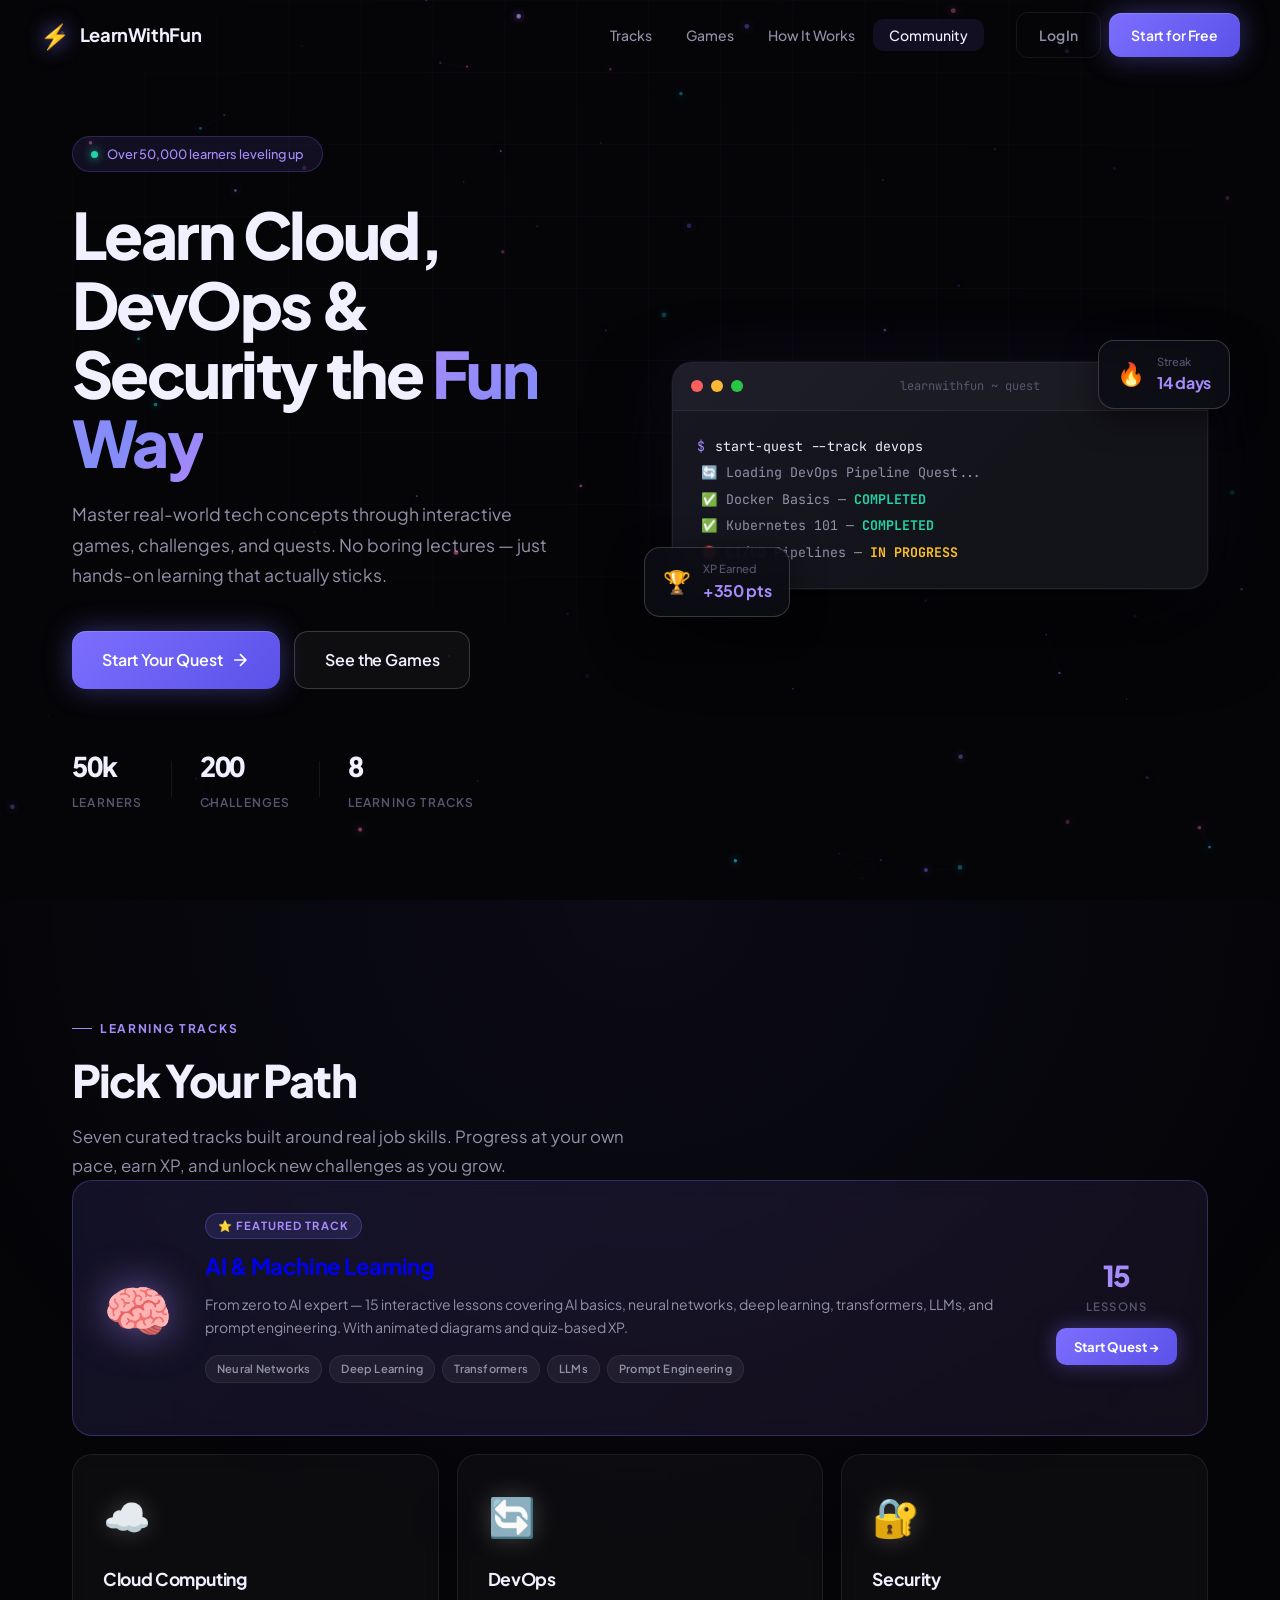
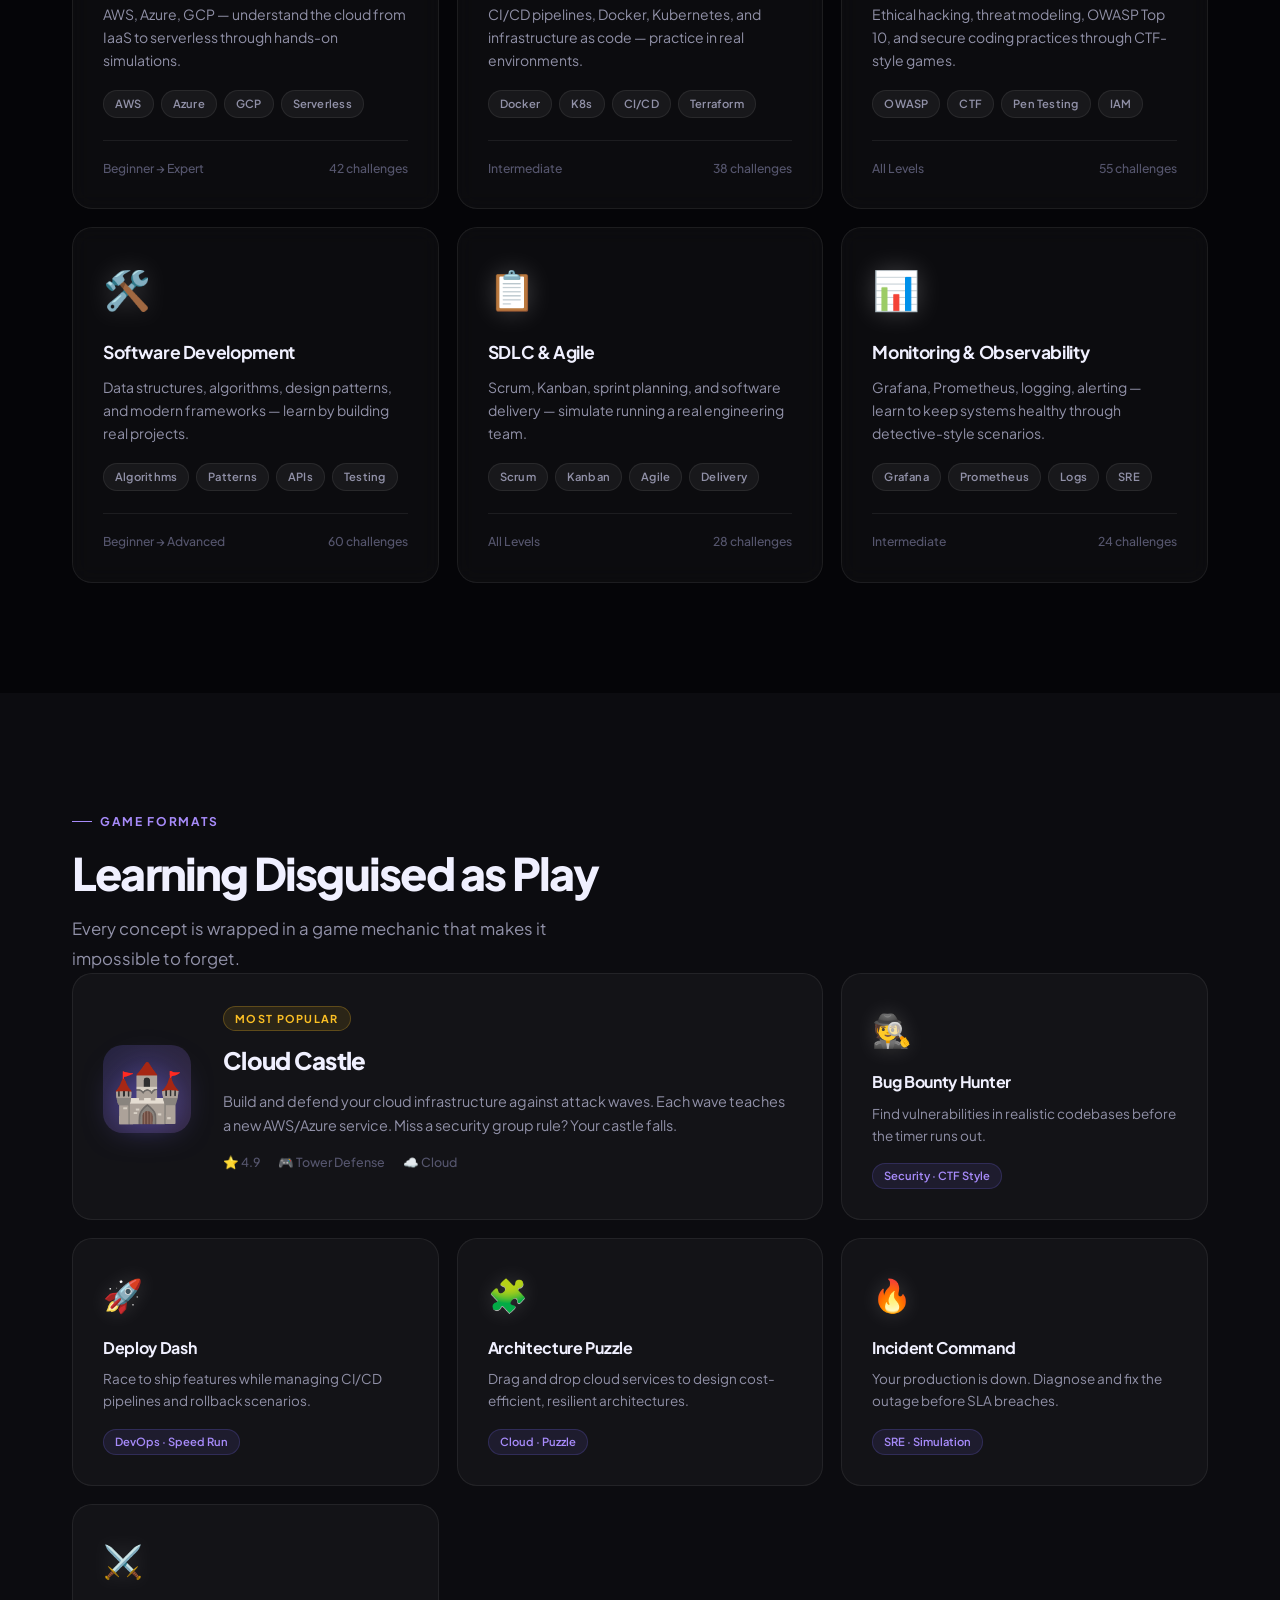
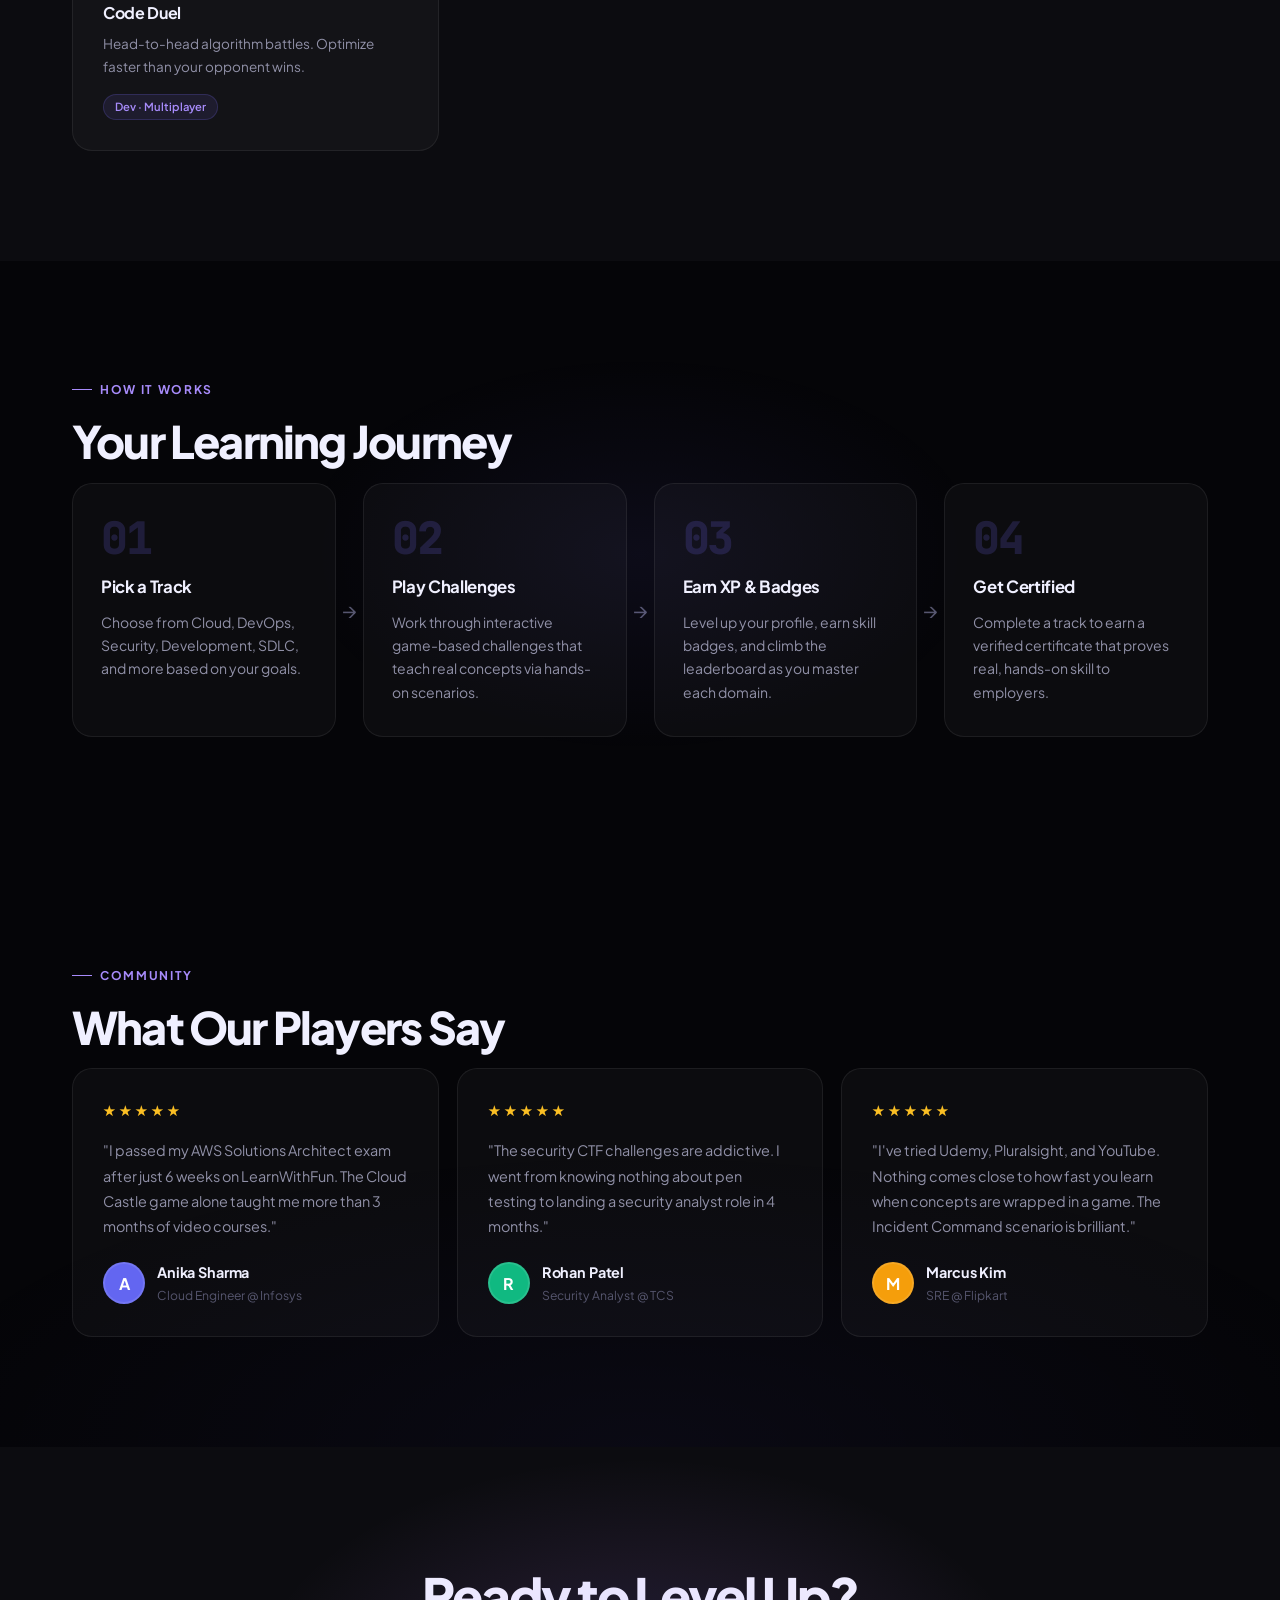
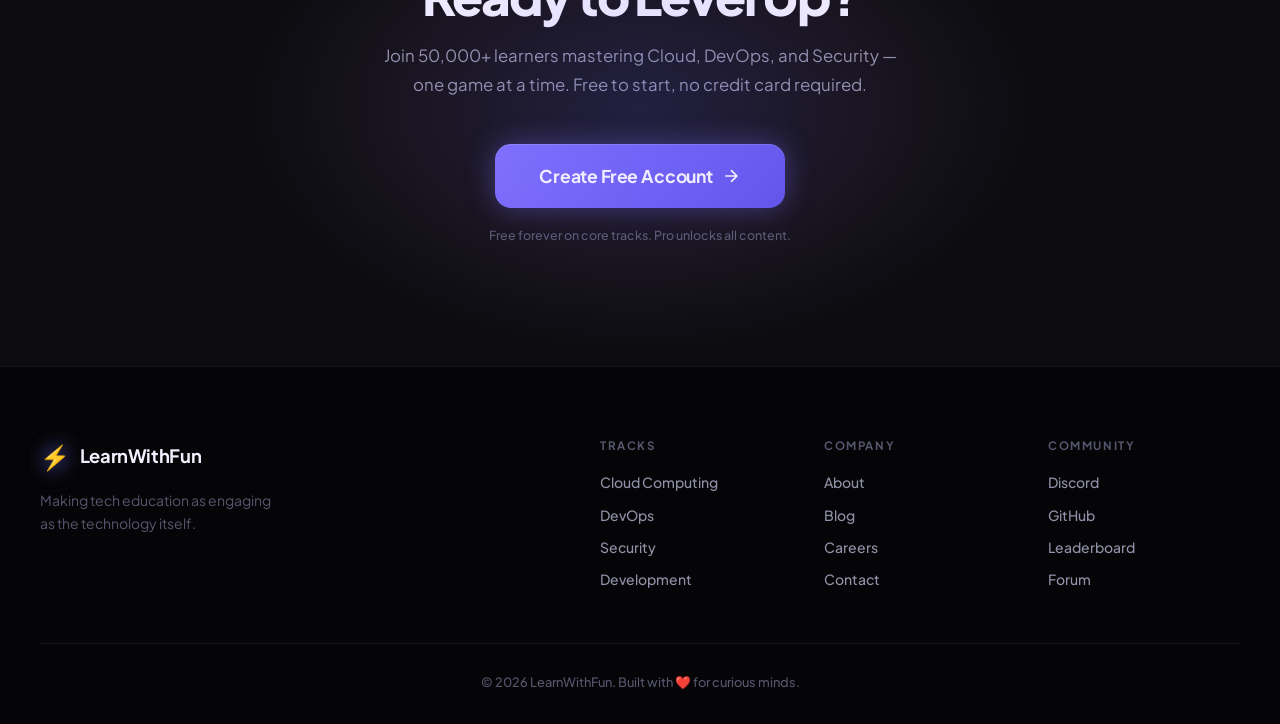
==== commit e1617b3b: "Add AI Mastery Quest — 15-lesson interactive learning game Full AI learning game covering all concep" ====
--- a/index.html
+++ b/index.html
@@ -118,8 +118,23 @@
     <div class="section-inner">
       <div class="section-label">Learning Tracks</div>
       <h2 class="section-title">Pick Your Path</h2>
-      <p class="section-sub">Six curated tracks built around real job skills. Progress at your own pace, earn XP, and unlock new challenges as you grow.</p>
+      <p class="section-sub">Seven curated tracks built around real job skills. Progress at your own pace, earn XP, and unlock new challenges as you grow.</p>
       <div class="tracks-grid">
+
+        <a href="ai.html" class="track-card track-card-featured" data-color="purple" style="text-decoration:none;grid-column:span 3;display:flex;align-items:center;gap:32px;background:linear-gradient(135deg,rgba(124,111,255,0.12),rgba(192,132,252,0.08));border-color:rgba(124,111,255,0.3)">
+          <div style="font-size:3.5rem;filter:drop-shadow(0 0 20px rgba(167,139,250,0.6));flex-shrink:0">🧠</div>
+          <div style="flex:1">
+            <div style="display:inline-flex;align-items:center;gap:6px;background:rgba(124,111,255,0.15);border:1px solid rgba(124,111,255,0.3);padding:3px 12px;border-radius:100px;font-size:0.7rem;font-weight:700;color:#a78bfa;text-transform:uppercase;letter-spacing:.1em;margin-bottom:10px">⭐ Featured Track</div>
+            <h3 style="font-size:1.4rem;margin-bottom:8px">AI &amp; Machine Learning</h3>
+            <p style="margin-bottom:16px">From zero to AI expert — 15 interactive lessons covering AI basics, neural networks, deep learning, transformers, LLMs, and prompt engineering. With animated diagrams and quiz-based XP.</p>
+            <div class="track-tags"><span>Neural Networks</span><span>Deep Learning</span><span>Transformers</span><span>LLMs</span><span>Prompt Engineering</span></div>
+          </div>
+          <div style="flex-shrink:0;text-align:center">
+            <div style="font-size:1.8rem;font-weight:900;color:#a78bfa;letter-spacing:-0.04em">15</div>
+            <div style="font-size:0.72rem;color:#56566e;font-weight:600;text-transform:uppercase;letter-spacing:.1em">Lessons</div>
+            <div style="margin-top:12px;background:linear-gradient(135deg,#7c6fff,#5b51e8);color:#fff;padding:8px 18px;border-radius:10px;font-size:0.82rem;font-weight:700;box-shadow:0 0 20px rgba(124,111,255,0.4)">Start Quest →</div>
+          </div>
+        </a>
 
         <div class="track-card" data-color="blue">
           <div class="track-icon">☁️</div>
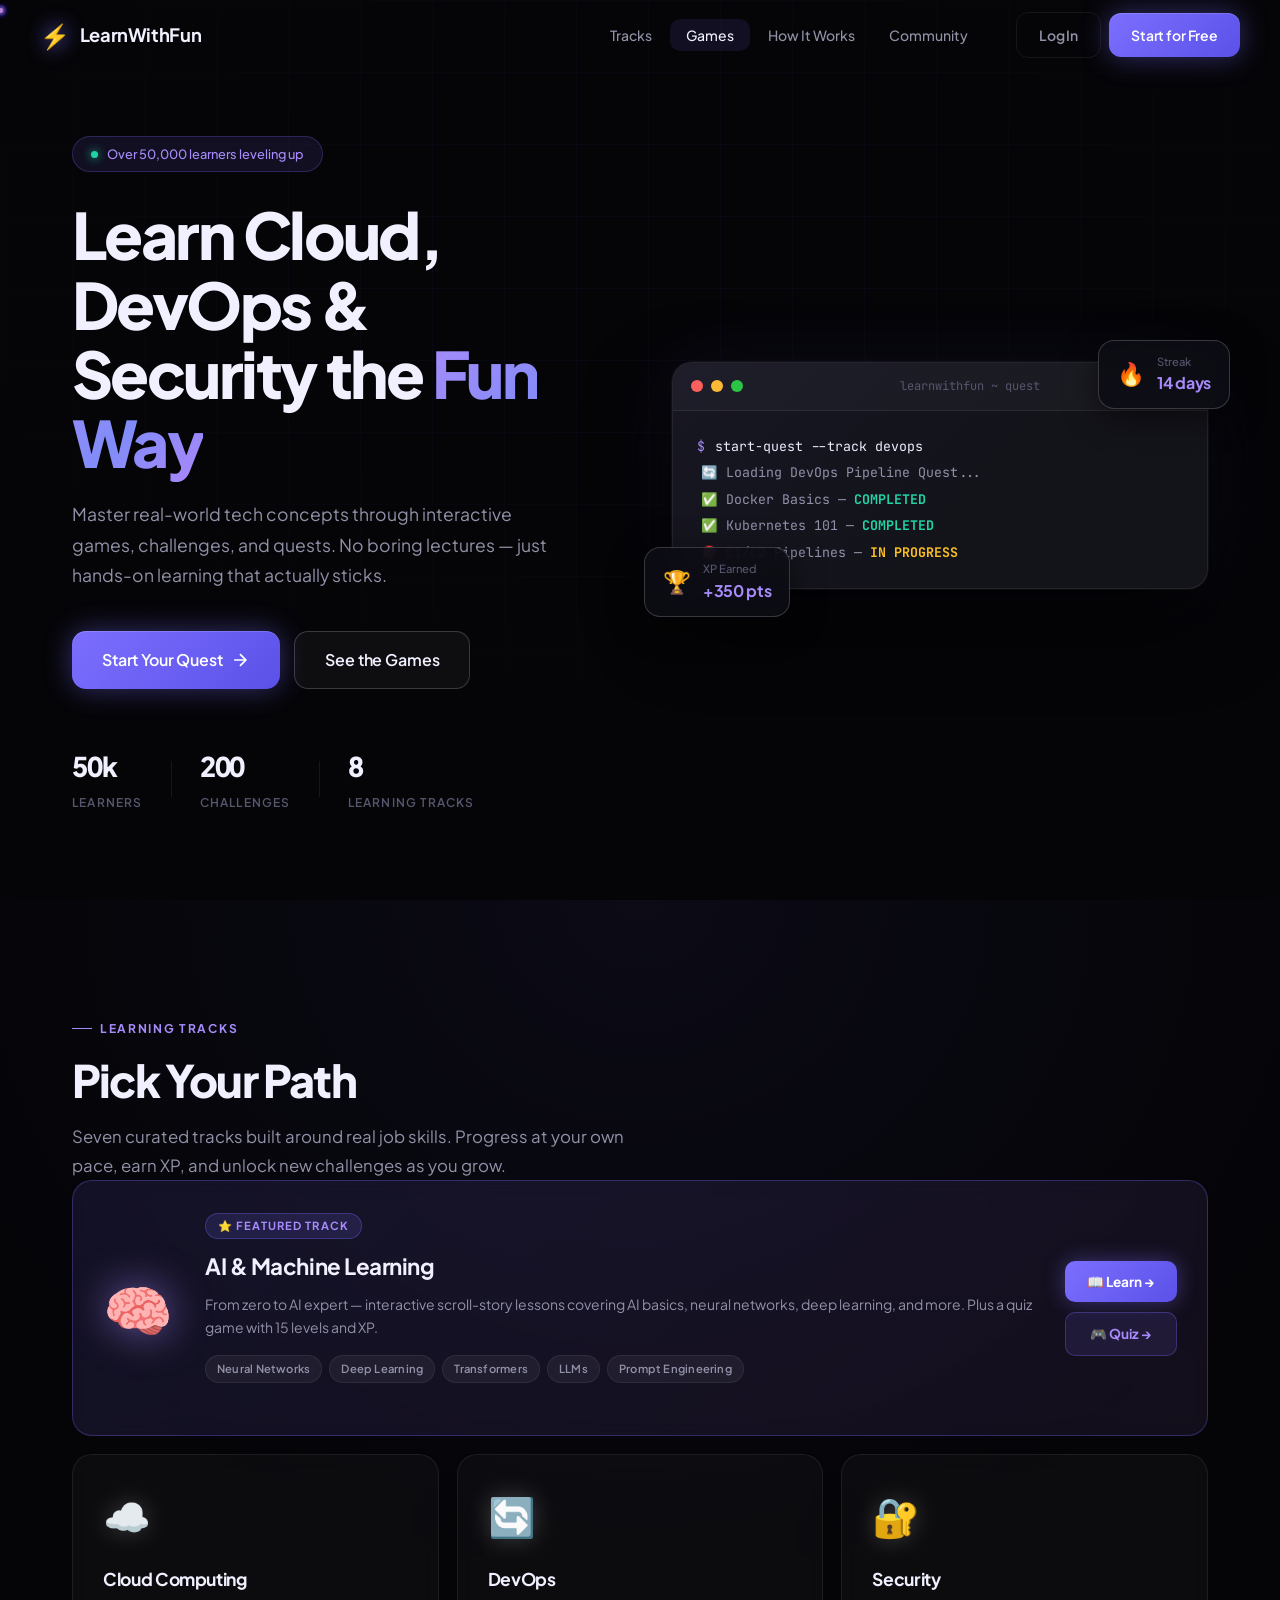
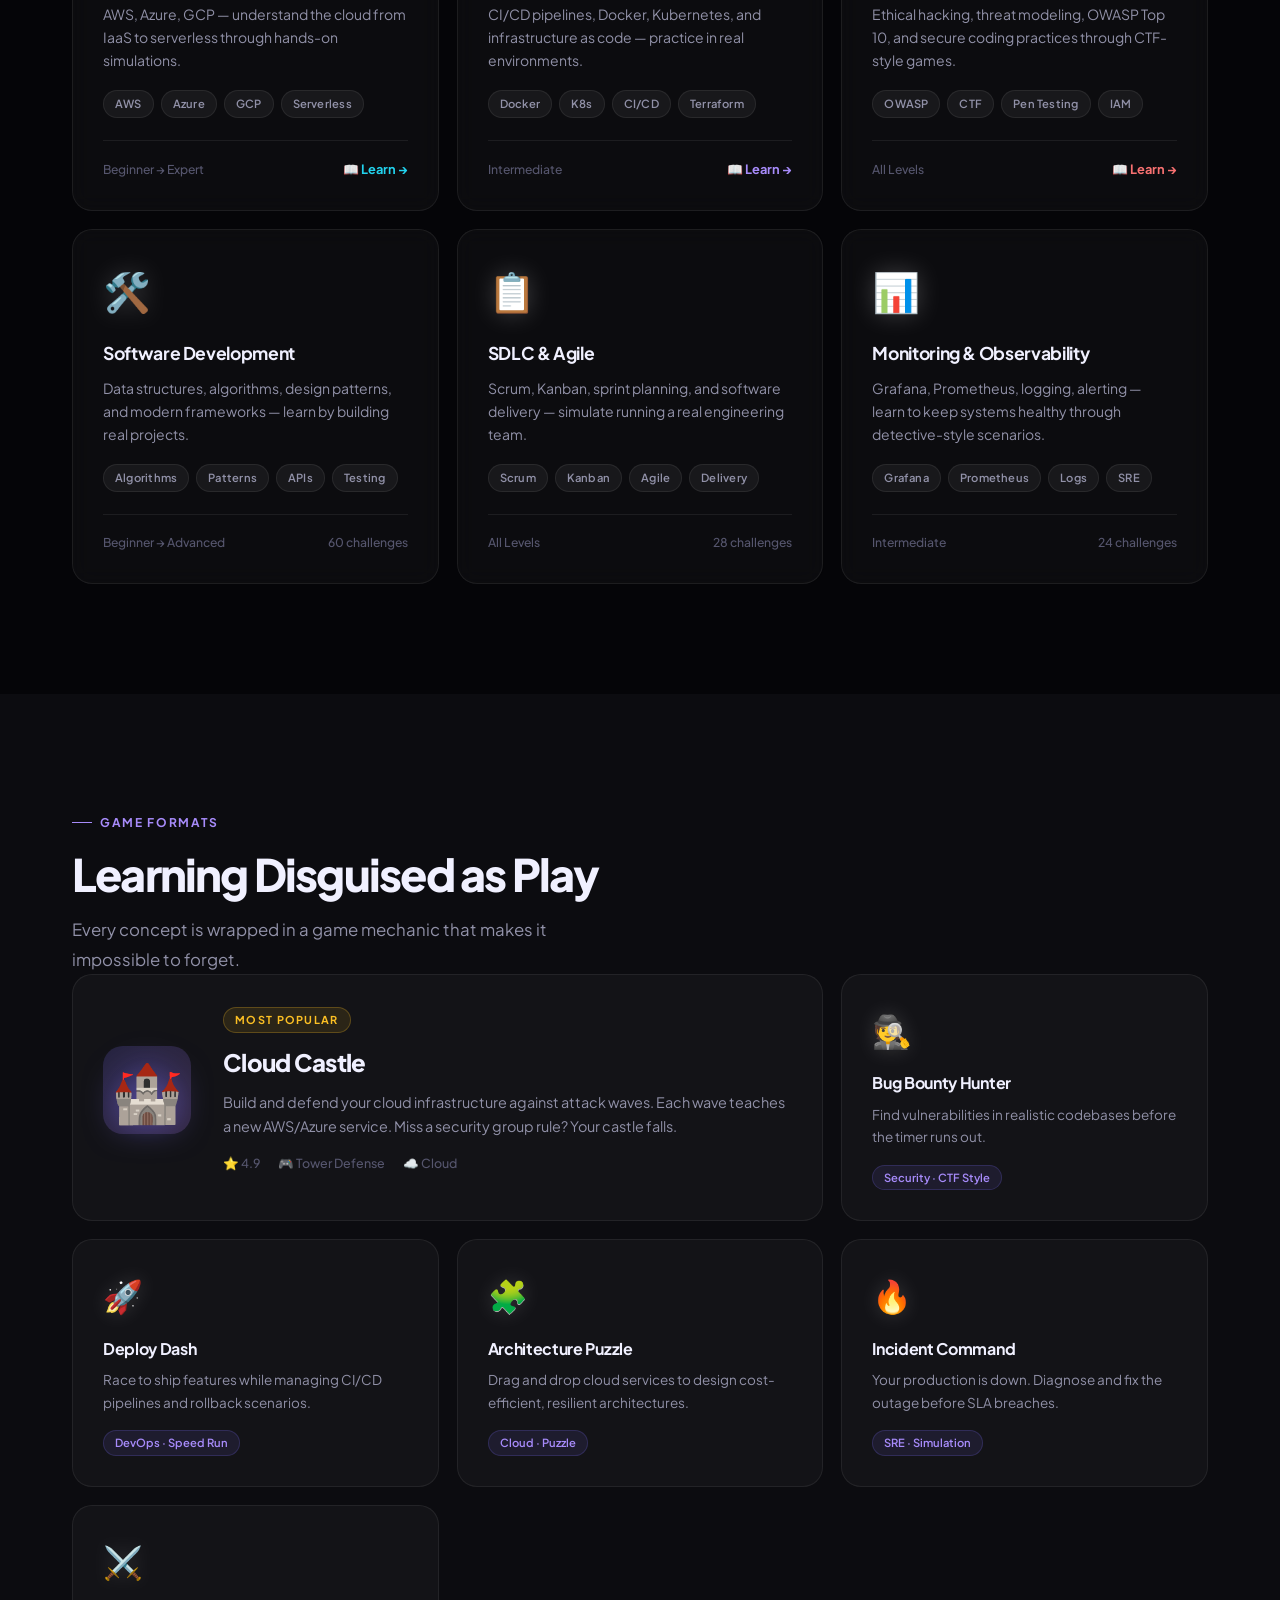
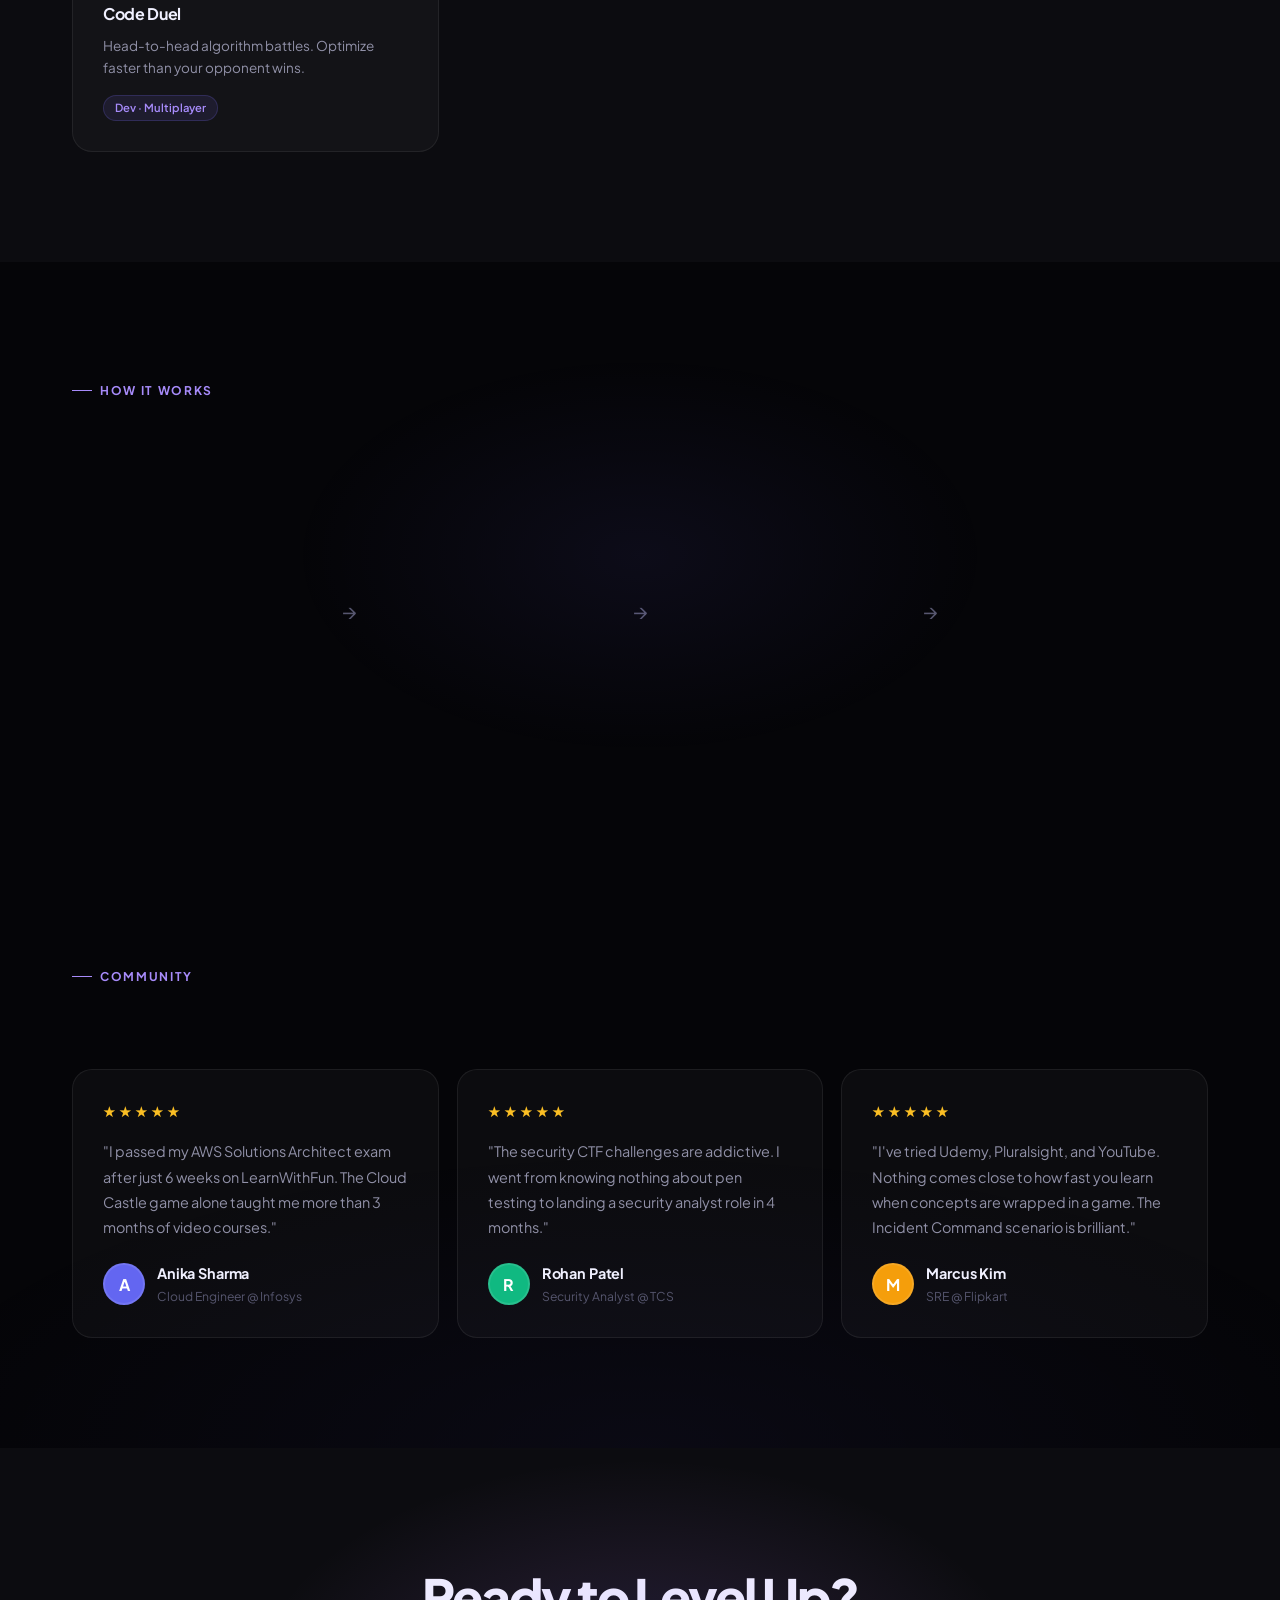
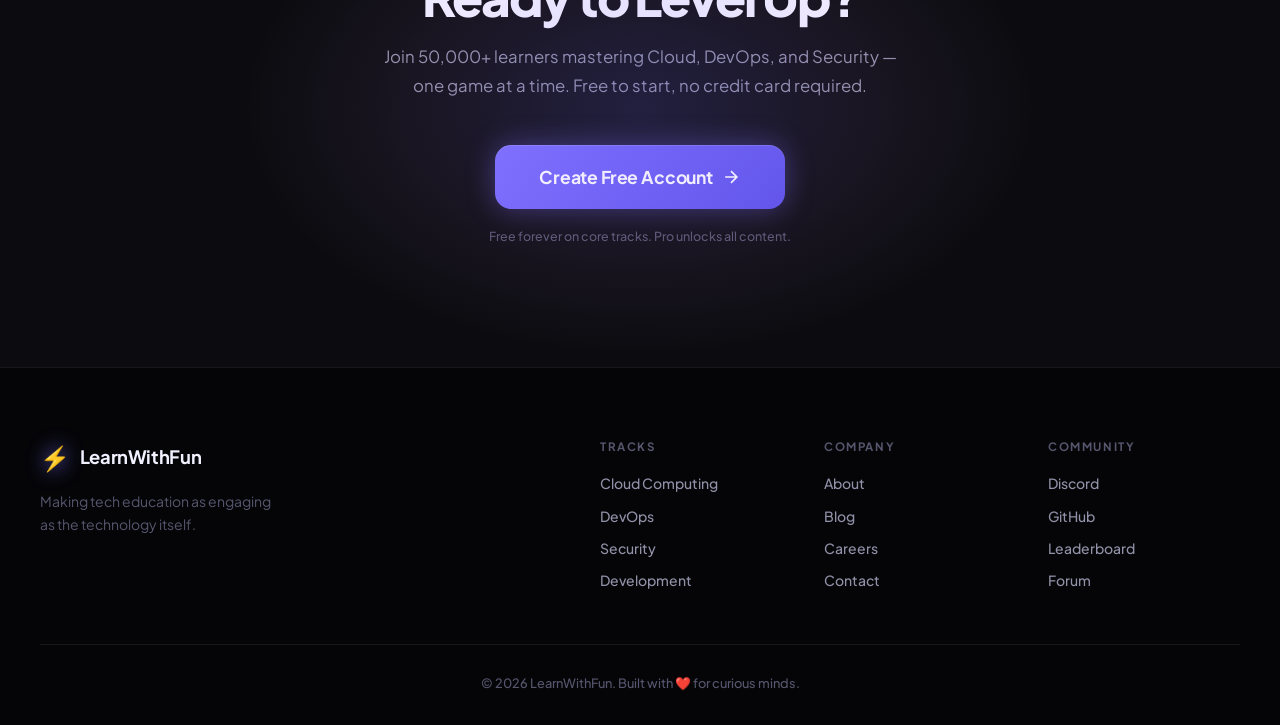
==== commit cda8feed: "Add scroll-story learning pages for all four tracks (AI, Cloud, DevOps, Security) Each page uses 5-7" ====
--- a/index.html
+++ b/index.html
@@ -121,20 +121,19 @@
       <p class="section-sub">Seven curated tracks built around real job skills. Progress at your own pace, earn XP, and unlock new challenges as you grow.</p>
       <div class="tracks-grid">
 
-        <a href="ai.html" class="track-card track-card-featured" data-color="purple" style="text-decoration:none;grid-column:span 3;display:flex;align-items:center;gap:32px;background:linear-gradient(135deg,rgba(124,111,255,0.12),rgba(192,132,252,0.08));border-color:rgba(124,111,255,0.3)">
+        <div class="track-card track-card-featured" data-color="purple" style="grid-column:span 3;display:flex;align-items:center;gap:32px;background:linear-gradient(135deg,rgba(124,111,255,0.12),rgba(192,132,252,0.08));border-color:rgba(124,111,255,0.3)">
           <div style="font-size:3.5rem;filter:drop-shadow(0 0 20px rgba(167,139,250,0.6));flex-shrink:0">🧠</div>
           <div style="flex:1">
             <div style="display:inline-flex;align-items:center;gap:6px;background:rgba(124,111,255,0.15);border:1px solid rgba(124,111,255,0.3);padding:3px 12px;border-radius:100px;font-size:0.7rem;font-weight:700;color:#a78bfa;text-transform:uppercase;letter-spacing:.1em;margin-bottom:10px">⭐ Featured Track</div>
             <h3 style="font-size:1.4rem;margin-bottom:8px">AI &amp; Machine Learning</h3>
-            <p style="margin-bottom:16px">From zero to AI expert — 15 interactive lessons covering AI basics, neural networks, deep learning, transformers, LLMs, and prompt engineering. With animated diagrams and quiz-based XP.</p>
+            <p style="margin-bottom:16px">From zero to AI expert — interactive scroll-story lessons covering AI basics, neural networks, deep learning, and more. Plus a quiz game with 15 levels and XP.</p>
             <div class="track-tags"><span>Neural Networks</span><span>Deep Learning</span><span>Transformers</span><span>LLMs</span><span>Prompt Engineering</span></div>
           </div>
-          <div style="flex-shrink:0;text-align:center">
-            <div style="font-size:1.8rem;font-weight:900;color:#a78bfa;letter-spacing:-0.04em">15</div>
-            <div style="font-size:0.72rem;color:#56566e;font-weight:600;text-transform:uppercase;letter-spacing:.1em">Lessons</div>
-            <div style="margin-top:12px;background:linear-gradient(135deg,#7c6fff,#5b51e8);color:#fff;padding:8px 18px;border-radius:10px;font-size:0.82rem;font-weight:700;box-shadow:0 0 20px rgba(124,111,255,0.4)">Start Quest →</div>
-          </div>
-        </a>
+          <div style="flex-shrink:0;text-align:center;display:flex;flex-direction:column;gap:10px">
+            <a href="learn-ai.html" style="background:linear-gradient(135deg,#7c6fff,#5b51e8);color:#fff;padding:10px 22px;border-radius:10px;font-size:0.85rem;font-weight:700;text-decoration:none;box-shadow:0 0 20px rgba(124,111,255,0.4);white-space:nowrap">📖 Learn →</a>
+            <a href="ai.html" style="background:rgba(124,111,255,0.12);color:#a78bfa;padding:10px 22px;border-radius:10px;font-size:0.85rem;font-weight:700;text-decoration:none;border:1px solid rgba(124,111,255,0.3);white-space:nowrap">🎮 Quiz →</a>
+          </div>
+        </div>
 
         <div class="track-card" data-color="blue">
           <div class="track-icon">☁️</div>
@@ -145,7 +144,7 @@
           </div>
           <div class="track-footer">
             <span class="track-level">Beginner → Expert</span>
-            <span class="track-count">42 challenges</span>
+            <a href="learn-cloud.html" style="color:#22d3ee;font-weight:700;font-size:0.8rem;text-decoration:none">📖 Learn →</a>
           </div>
         </div>
 
@@ -158,7 +157,7 @@
           </div>
           <div class="track-footer">
             <span class="track-level">Intermediate</span>
-            <span class="track-count">38 challenges</span>
+            <a href="learn-devops.html" style="color:#a78bfa;font-weight:700;font-size:0.8rem;text-decoration:none">📖 Learn →</a>
           </div>
         </div>
 
@@ -171,7 +170,7 @@
           </div>
           <div class="track-footer">
             <span class="track-level">All Levels</span>
-            <span class="track-count">55 challenges</span>
+            <a href="learn-security.html" style="color:#f87171;font-weight:700;font-size:0.8rem;text-decoration:none">📖 Learn →</a>
           </div>
         </div>
 
